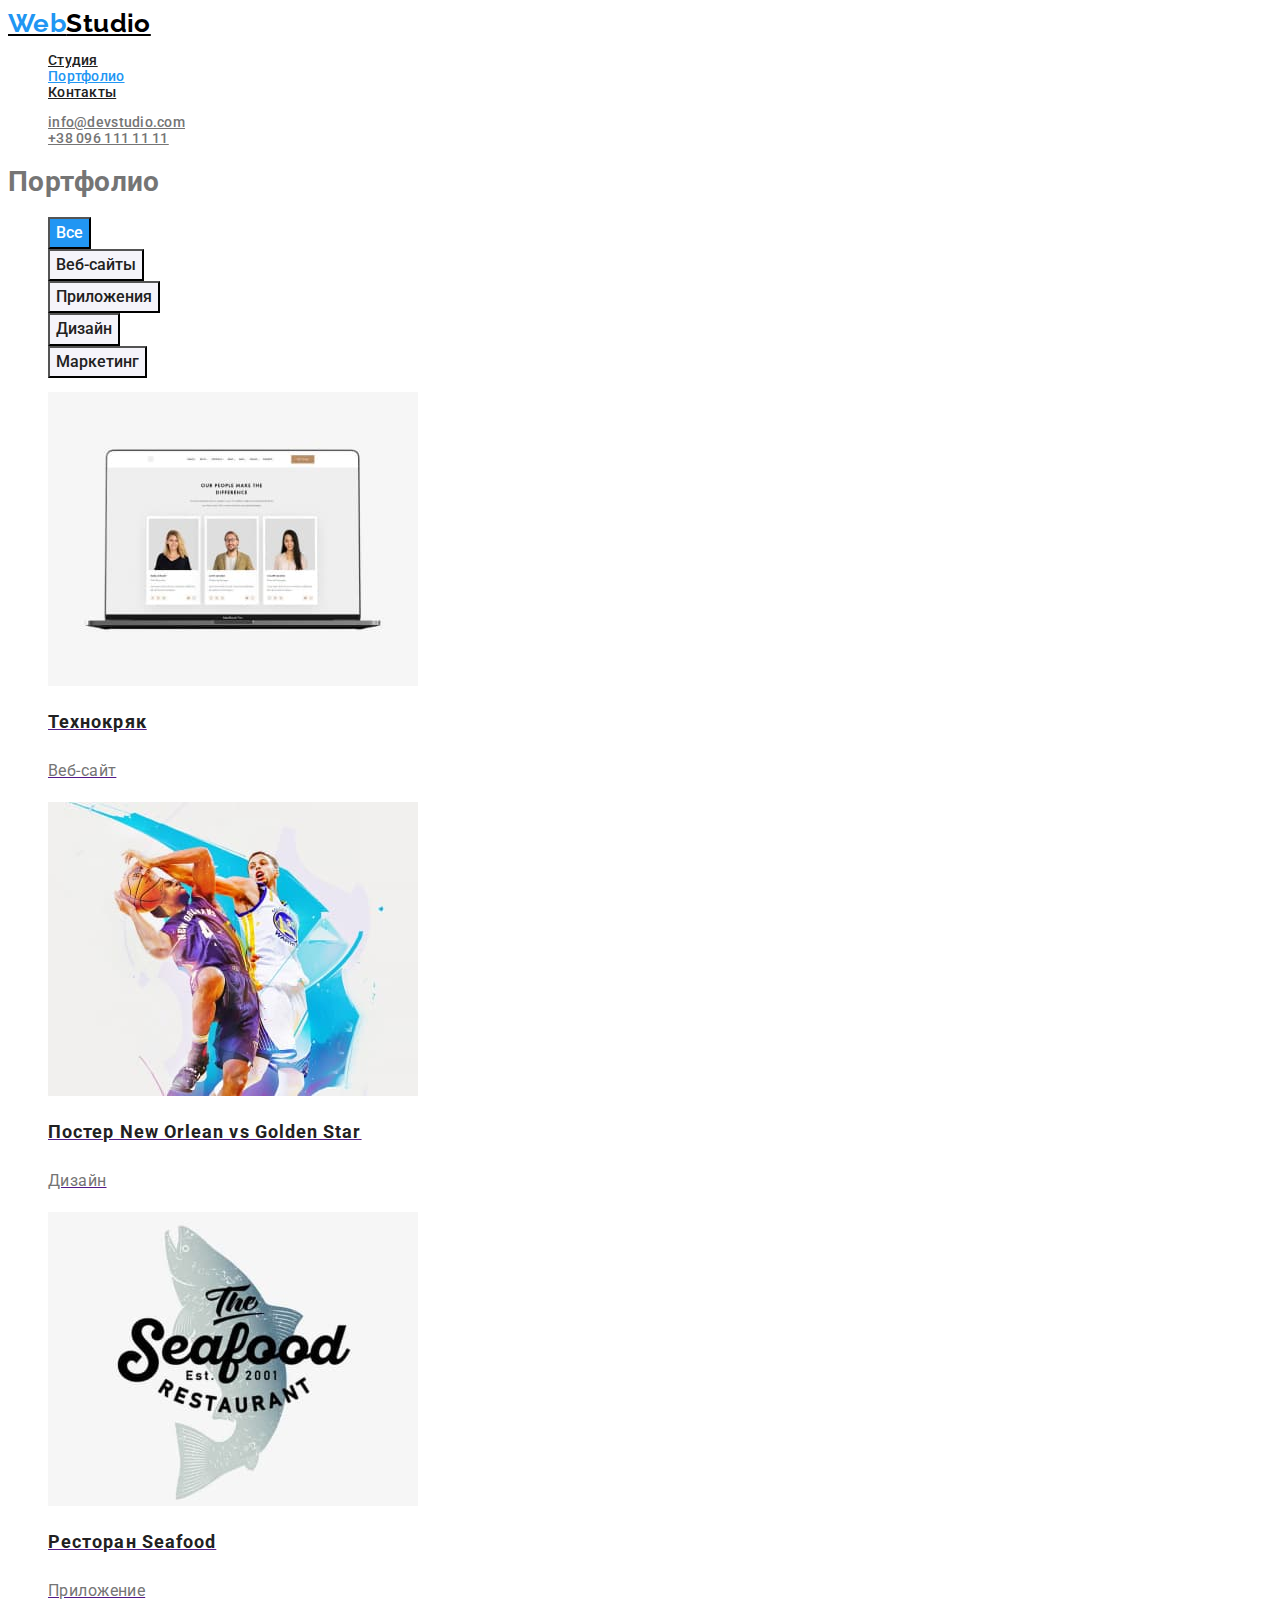
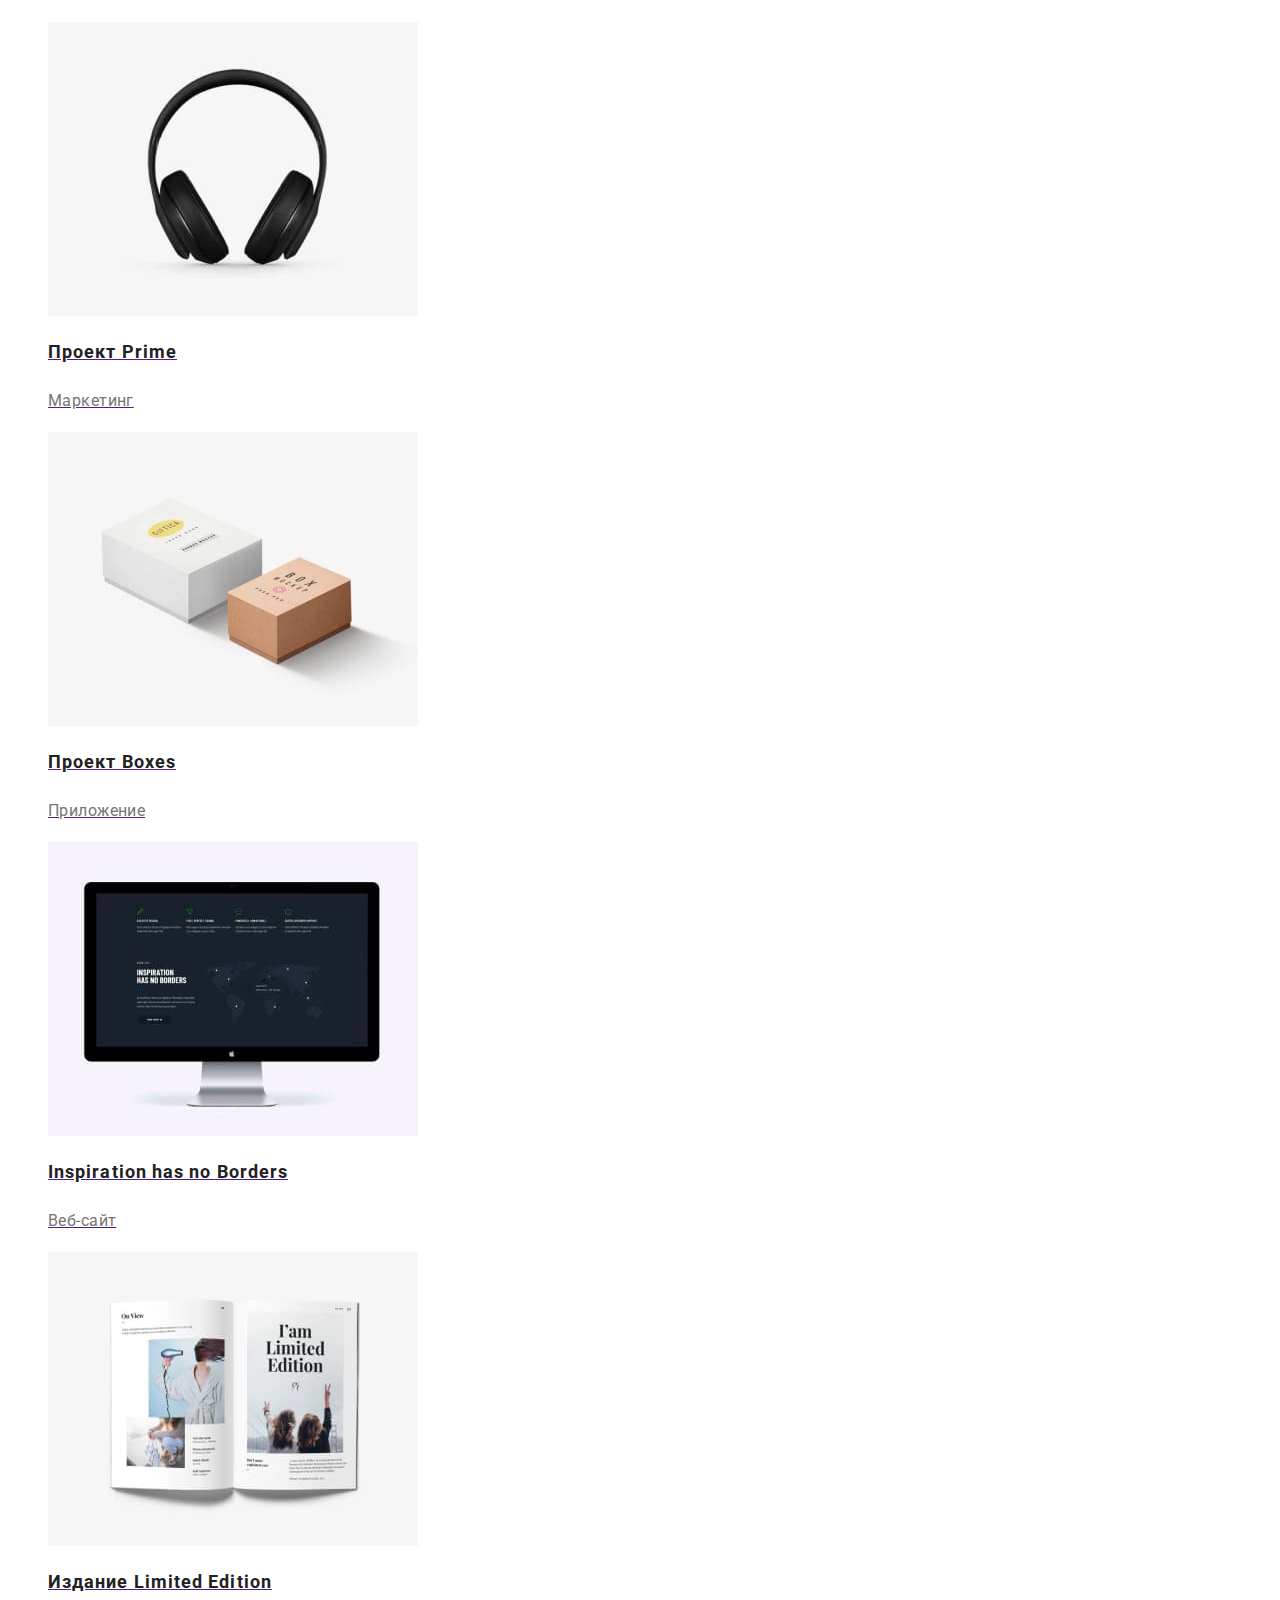
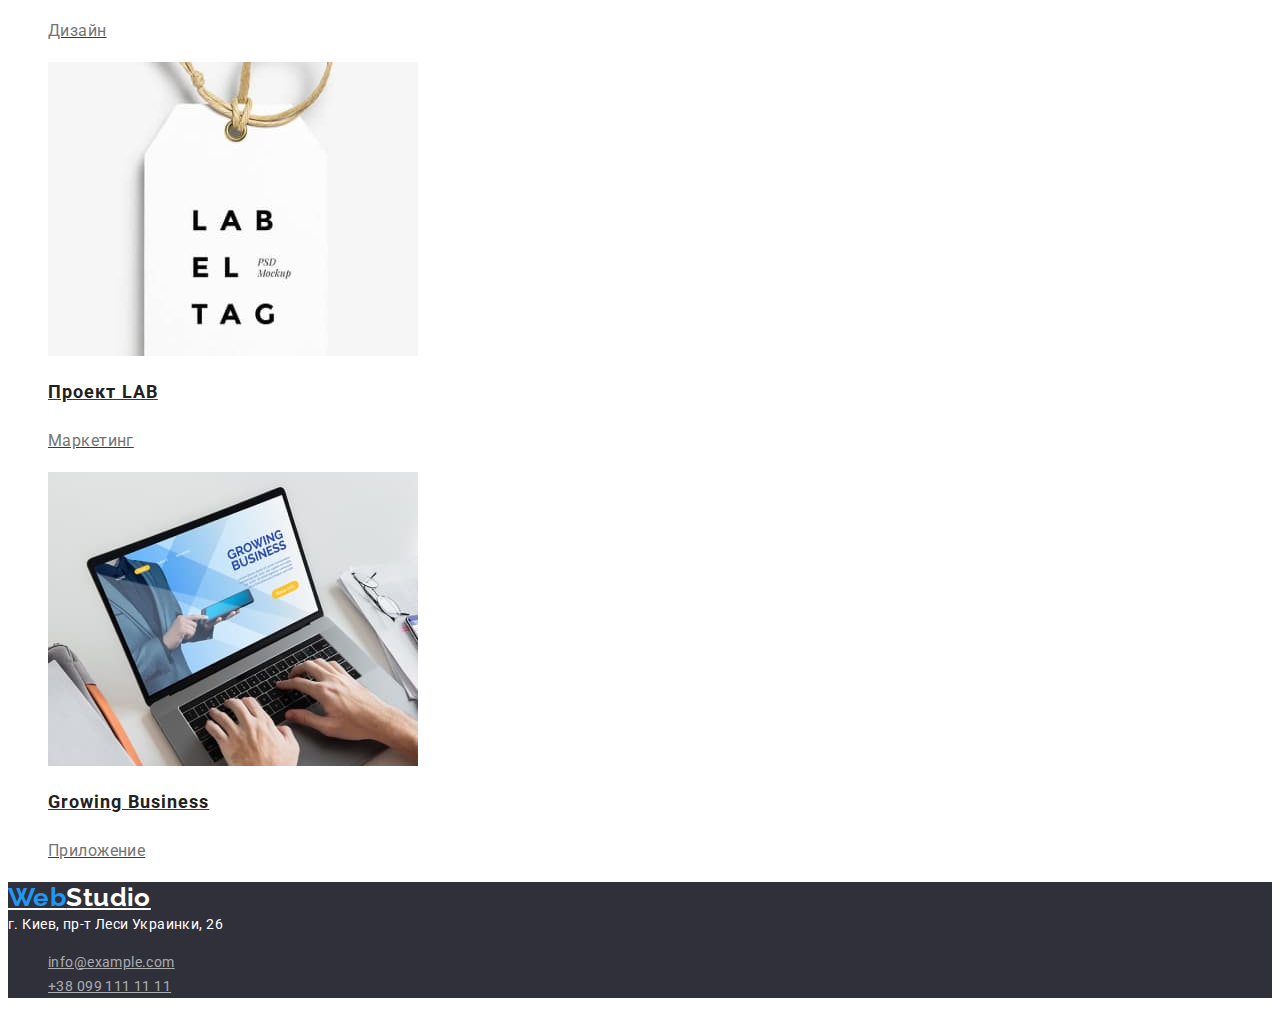
==== portfolio.html @ f3b5d998 "start" ====
<!DOCTYPE html>
<html lang="ru">
  <head>
    <meta charset="UTF-8" />
    <meta http-equiv="X-UA-Compatible" content="IE=edge" />
    <meta name="viewport" content="width=device-width, initial-scale=1.0" />
    <title>Portfolio</title>
    <link rel="preconnect" href="https://fonts.googleapis.com" />
    <link rel="preconnect" href="https://fonts.gstatic.com" crossorigin />
    <link
      href="https://fonts.googleapis.com/css2?family=Raleway:wght@700&family=Roboto:wght@400;500;700;900&display=swap"
      rel="stylesheet"
    />
    <link rel="stylesheet" href="./css/styles.css" />
  </head>
  <body>
    <header class="page-header">
      <nav>
        <a class="logo" href=""><span class="accent">Web</span>Studio</a>
        <ul class="header-list">
          <li>
            <a href="./index.html" class="link">Студия</a>
          </li>
          <li>
            <a href="./portfolio.html" class="link current-navigation"
              >Портфолио</a
            >
          </li>
          <li><a href="" class="link">Контакты</a></li>
        </ul>
      </nav>
      <ul class="header-contact">
        <li><a href="mailto:info@devstudio.com">info@devstudio.com</a></li>
        <li><a href="tel:+380961111111">+38 096 111 11 11</a></li>
      </ul>
    </header>
    <main>
      <!-- Секция с контентом для фильтрации -->
      <section>
        <h1>Портфолио</h1>
        <!-- Кнопки -->
        <ul>
          <li>
            <button type="button" class="btn-portfolio current">Все</button>
          </li>
          <li>
            <button type="button" class="btn-portfolio">Веб-сайты</button>
          </li>
          <li>
            <button type="button" class="btn-portfolio">Приложения</button>
          </li>
          <li>
            <button type="button" class="btn-portfolio">Дизайн</button>
          </li>
          <li>
            <button type="button" class="btn-portfolio">Маркетинг</button>
          </li>
        </ul>
        <!-- Контент -->
        <ul class="cards-list">
          <li>
            <a href="">
              <img
                width="370"
                src="./image/filtr1.jpg"
                alt="Краткая информация о сотрудниках"
              />
              <h2>Технокряк</h2>
              <p>Веб-сайт</p>
            </a>
          </li>
          <li>
            <a href="">
              <img
                width="370"
                src="./image/filtr2.jpg"
                alt="Баскетболисты в борьбе за мяч"
              />
              <h2>Постер New Orlean vs Golden Star</h2>
              <p>Дизайн</p>
            </a>
          </li>
          <li>
            <a href="">
              <img
                width="370"
                src="./image/filtr3.jpg"
                alt="Seafood restaurant эмблема"
              />
              <h2>Ресторан Seafood</h2>
              <p>Приложение</p>
            </a>
          </li>
          <li>
            <a href="">
              <img width="370" src="./image/filtr4.jpg" alt="Черные наушники" />
              <h2>Проект Prime</h2>
              <p>Маркетинг</p>
            </a>
          </li>
          <li>
            <a href="">
              <img
                width="370"
                src="./image/filtr5.jpg"
                alt="Две картонные коробки белого и коричневого цвета"
              />
              <h2>Проект Boxes</h2>
              <p>Приложение</p>
            </a>
          </li>
          <li>
            <a href="">
              <img
                width="370"
                src="./image/filtr6.jpg"
                alt="Монитор Эппл с картой мира без границ"
              />
              <h2>Inspiration has no Borders</h2>
              <p>Веб-сайт</p>
            </a>
          </li>
          <li>
            <a href="">
              <img width="370" src="./image/filtr7.jpg" alt="Открытая книга" />
              <h2>Издание Limited Edition</h2>
              <p>Дизайн</p>
            </a>
          </li>
          <li>
            <a href="">
              <img
                width="370"
                src="./image/filtr8.jpg"
                alt="Белая лейба с черными буквами"
              />
              <h2>Проект LAB</h2>
              <p>Маркетинг</p>
            </a>
          </li>
          <li>
            <a href="">
              <img
                width="370"
                src="./image/filtr9.jpg"
                alt="Набор текста на ноутбуке"
              />
              <h2>Growing Business</h2>
              <p>Приложение</p>
            </a>
          </li>
        </ul>
      </section>
    </main>
    <footer class="footer">
      <a class="logo" href=""><span class="accent">Web</span>Studio</a>
      <address class="footer-adress">
        г. Киев, пр-т Леси Украинки, 26
        <ul class="footer-contacts">
          <li><a href="mailto:info@example.com">info@example.com</a></li>
          <li><a href="tel:+380991111111">+38 099 111 11 11</a></li>
        </ul>
      </address>
    </footer>
  </body>
</html>
---- css/styles.css ----
/* Colors */
:root {
  --background-hero-footer: #2f303a;
  --accent-color: #2196f3;
  --primary-white-color: #ffffff;
  --primary-text-color: #757575;
  --secondary-text-color: #212121;
}

body {
  background-color: var(--primary-white-color);
  color: var(--primary-text-color);
  font-family: 'Roboto', sans-serif;
  letter-spacing: 0.03em;
  font-size: 14px;
}
ul {
  list-style: none;
}

/* Header */
.header-list,
.header-contact {
  font-weight: 500;
  line-height: 1.14;
  letter-spacing: 0.02em;
}
.logo {
  color: #000000;
  font-family: 'Raleway', sans-serif;
  font-weight: 700;
  font-size: 26px;
  line-height: 1.19;
}
.accent {
  color: var(--accent-color);
}

.header-list .link {
  color: var(--secondary-text-color);
}
.header-list .link:hover,
.header-list .link:focus,
.header-list .link.current-navigation {
  color: var(--accent-color);
}

.header-contact a {
  color: var(--primary-text-color);
}
.header-contact a:hover,
.header-contact a:focus {
  color: var(--accent-color);
}

/* Main */
.hero {
  background-color: var(--background-hero-footer);
  color: var(--primary-white-color);
}
.hero h1 {
  font-weight: 900;
  font-size: 44px;
  line-height: 1.36;
  text-align: center;
  letter-spacing: 0.06em;
  text-transform: uppercase;
}
.button {
  color: var(--primary-white-color);
  background-color: var(--accent-color);
  cursor: pointer;
  font-family: inherit;
  font-style: normal;
  font-weight: 700;
  font-size: 16px;
  line-height: 1.86;
  letter-spacing: 0.06em;
}
.benefits h3 {
  font-weight: 700;
  font-size: 14px;
  line-height: 1.14;
  text-transform: uppercase;
  color: var(--secondary-text-color);
}
.benefits p {
  line-height: 1.71;
}
.section-title {
  font-weight: 700;
  font-size: 36px;
  line-height: 1.17;
  text-align: center;
  color: var(--secondary-text-color);
}
.team {
  background-color: #f5f4fa;
}
.team h3 {
  font-weight: 500;
  font-size: 16px;
  line-height: 1.19;
  text-align: center;
  color: var(--secondary-text-color);
}
.team p {
  font-size: 16px;
  line-height: 1.19;
  text-align: center;
}
/* Footer */
.footer {
  background-color: var(--background-hero-footer);
}

.footer .logo {
  color: var(--primary-white-color);
}
.footer-adress {
  line-height: 1.71;
  font-style: normal;
  color: var(--primary-white-color);
}
.footer-contacts a {
  color: rgba(255, 255, 255, 0.6);
}
.footer-contacts a:hover,
.footer-contacts a:focus {
  color: var(--accent-color);
}
/* PORTFOLIO */

.btn-portfolio {
  color: var(--secondary-text-color);
  background-color: #f5f4fa;
  cursor: pointer;
  font-family: inherit;
  font-weight: 500;
  font-size: 16px;
  line-height: 1.63;
}
.btn-portfolio:hover,
.btn-portfolio:focus,
.current {
  color: var(--primary-white-color);
  background-color: var(--accent-color);
  cursor: pointer;
}
.cards-list h2 {
  font-weight: 700;
  font-size: 18px;
  line-height: 2;
  letter-spacing: 0.06em;
  color: var(--secondary-text-color);
}
.cards-list p {
  font-size: 16px;
  line-height: 1.88;
  color: var(--primary-text-color);
}
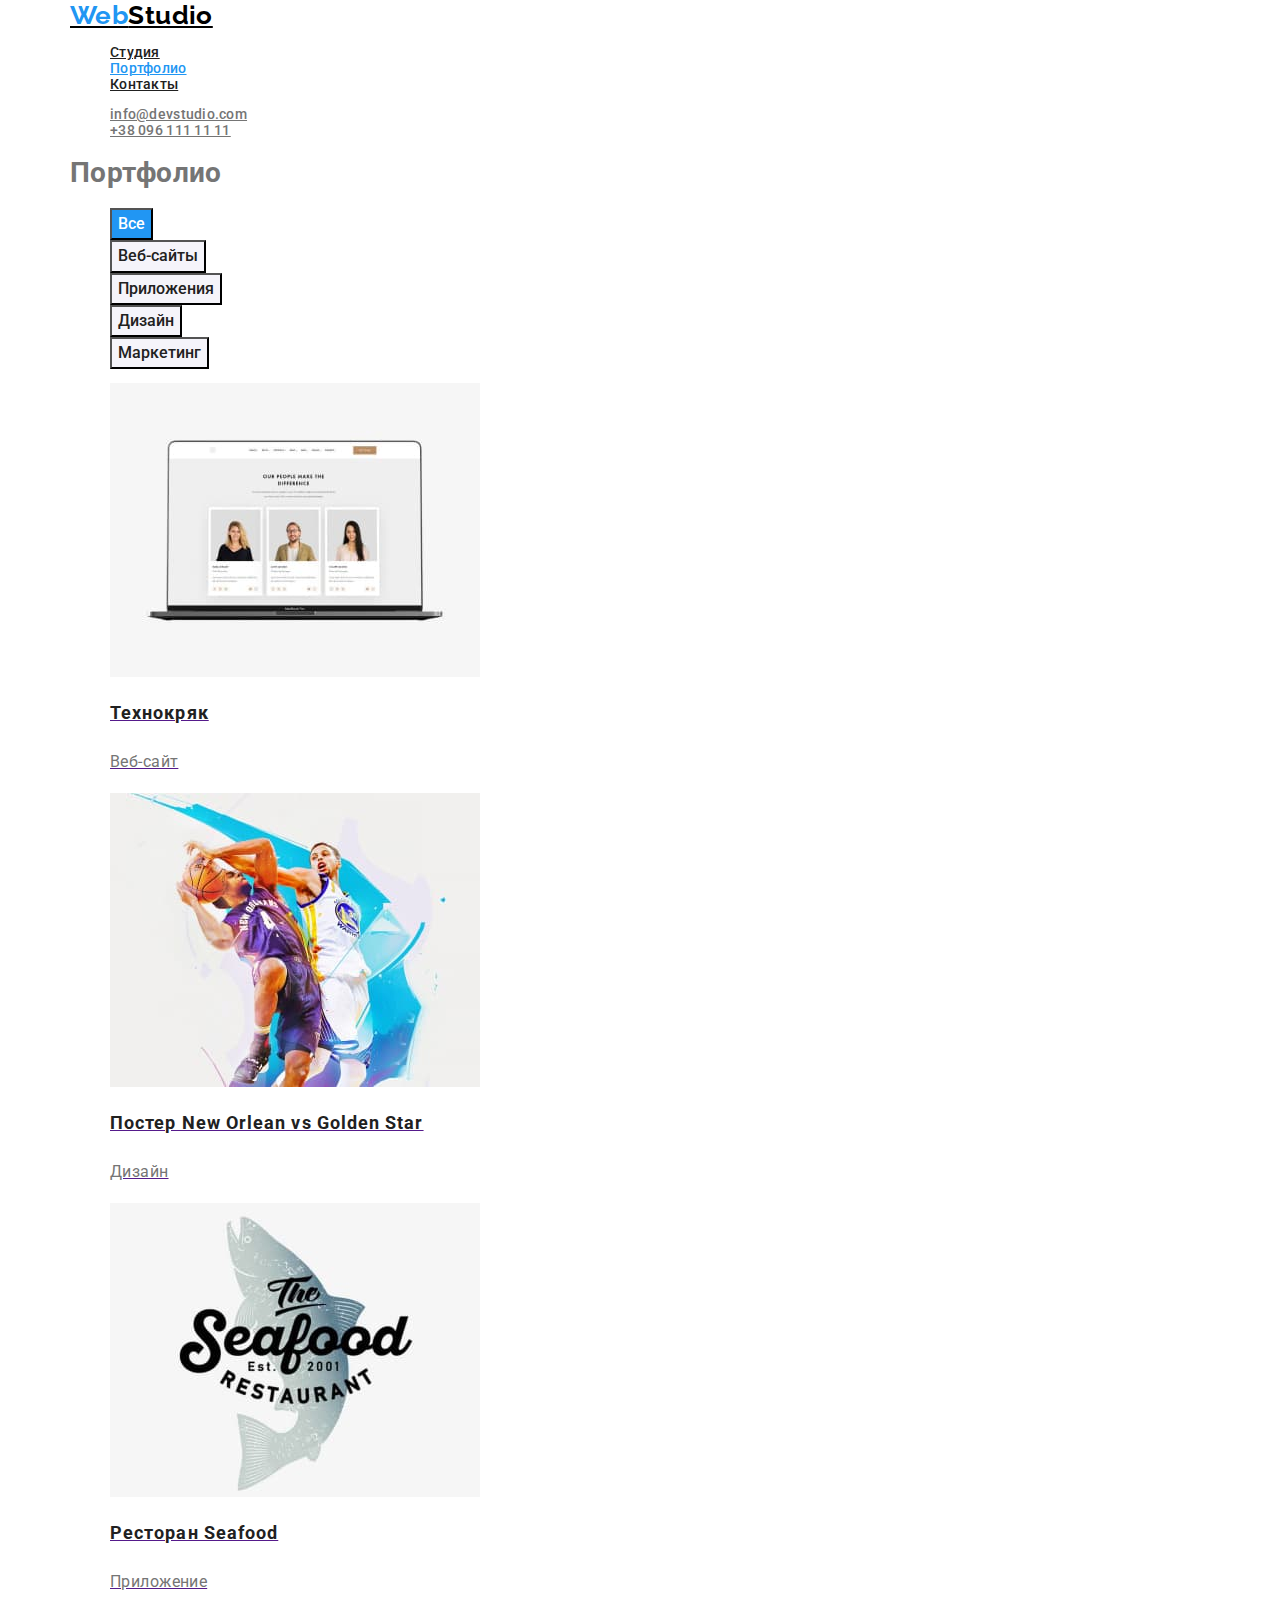
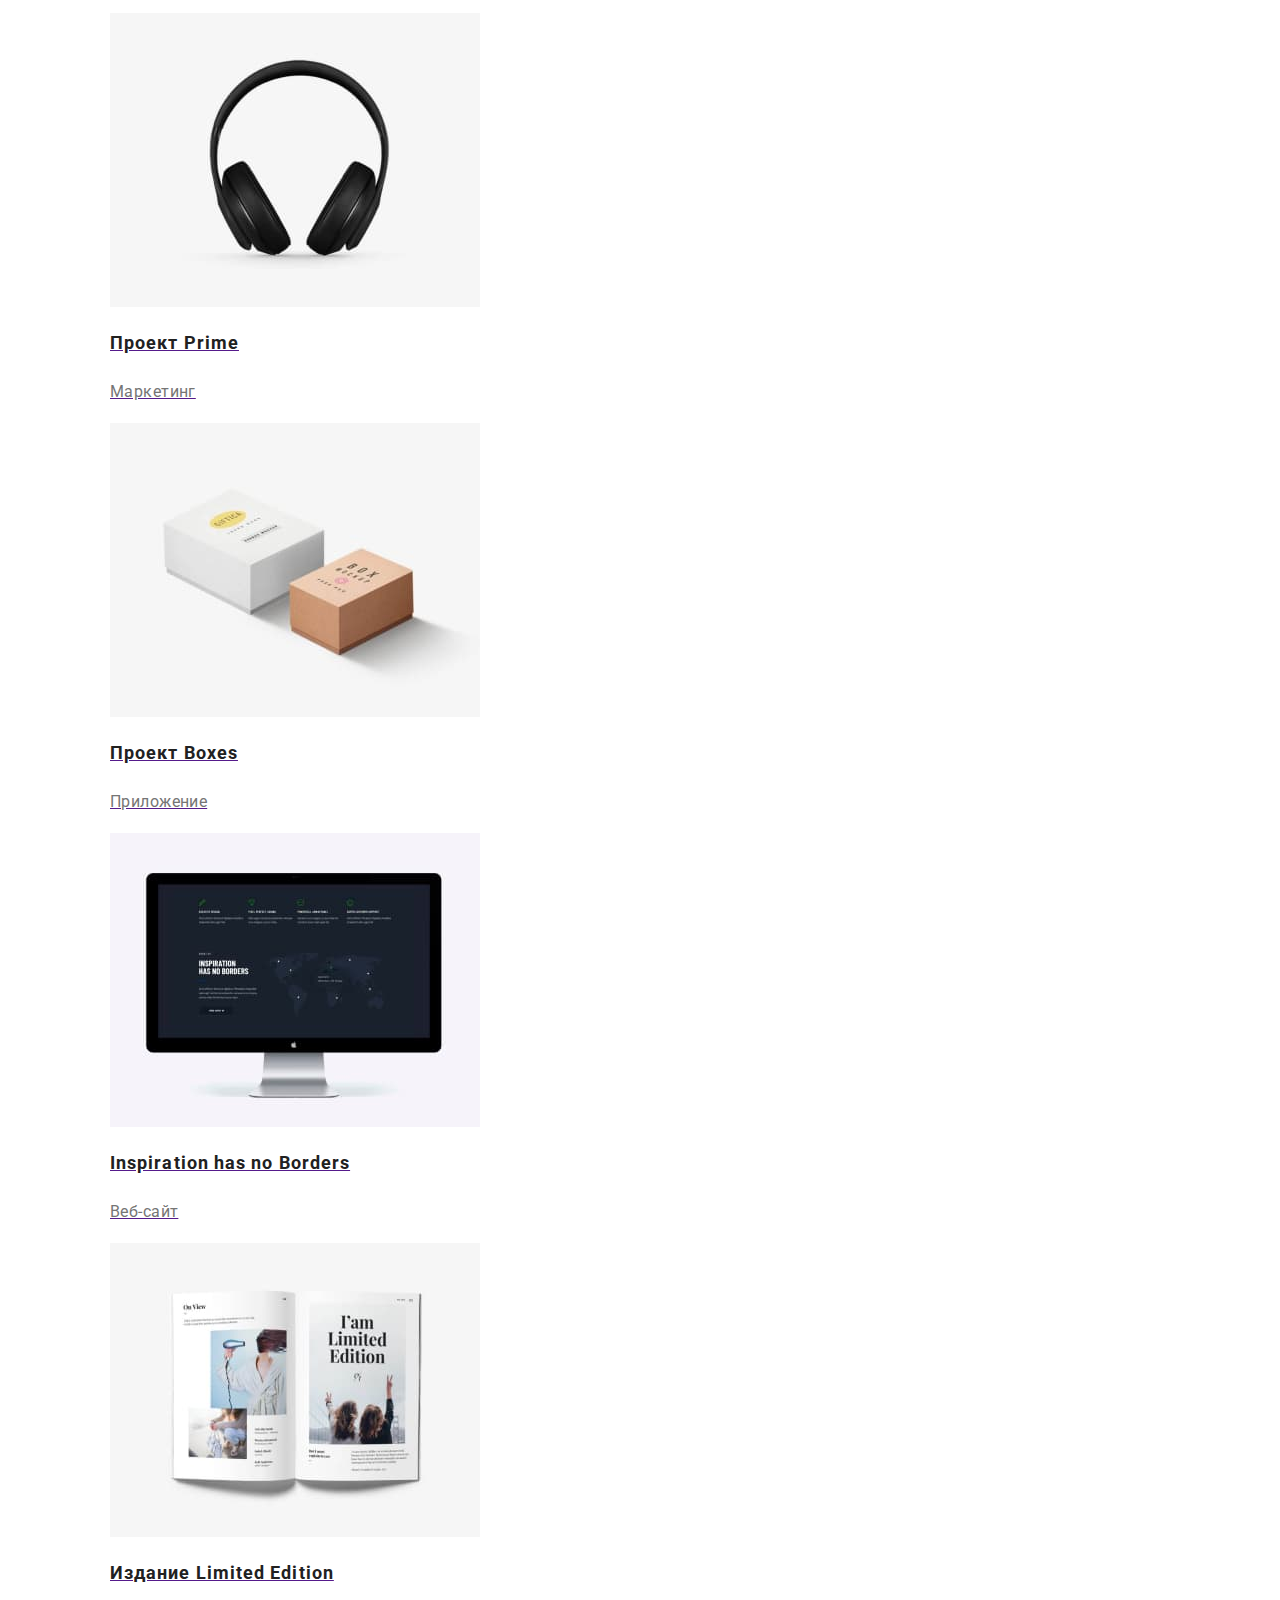
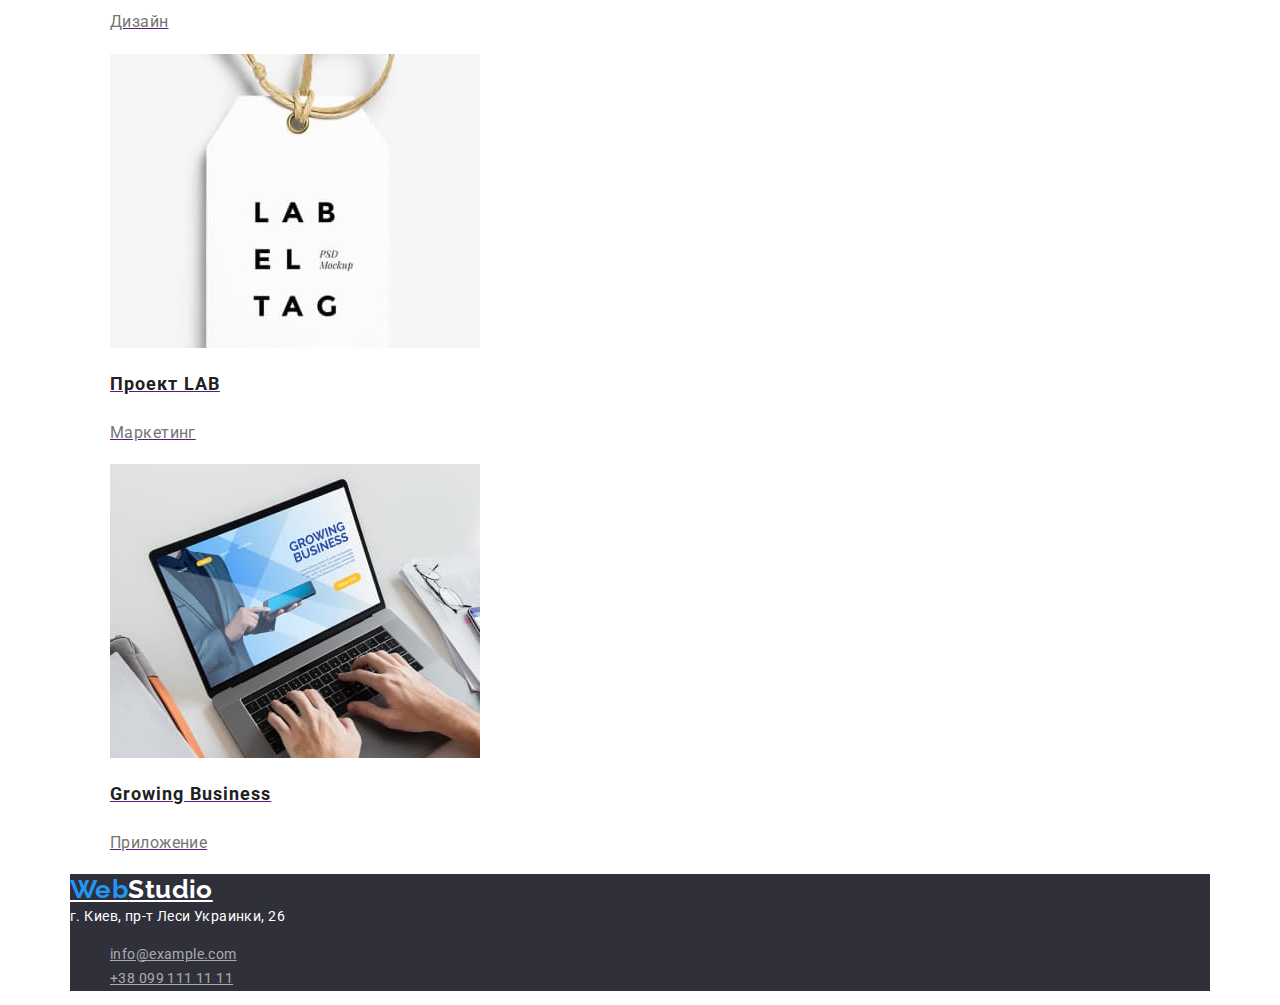
==== commit d13e2ae8: "jh" ====
--- a/portfolio.html
+++ b/portfolio.html
@@ -11,156 +11,171 @@
       href="https://fonts.googleapis.com/css2?family=Raleway:wght@700&family=Roboto:wght@400;500;700;900&display=swap"
       rel="stylesheet"
     />
+    <link
+      rel="stylesheet"
+      href="https://cdnjs.cloudflare.com/ajax/libs/modern-normalize/1.1.0/modern-normalize.min.css"
+    />
+
     <link rel="stylesheet" href="./css/styles.css" />
   </head>
   <body>
-    <header class="page-header">
-      <nav>
+    <div class="container">
+      <header class="page-header">
+        <nav>
+          <a class="logo" href=""><span class="accent">Web</span>Studio</a>
+          <ul class="header-list">
+            <li>
+              <a href="./index.html" class="link">Студия</a>
+            </li>
+            <li>
+              <a href="./portfolio.html" class="link current-navigation"
+                >Портфолио</a
+              >
+            </li>
+            <li><a href="" class="link">Контакты</a></li>
+          </ul>
+        </nav>
+        <ul class="header-contact">
+          <li><a href="mailto:info@devstudio.com">info@devstudio.com</a></li>
+          <li><a href="tel:+380961111111">+38 096 111 11 11</a></li>
+        </ul>
+      </header>
+      <main>
+        <!-- Секция с контентом для фильтрации -->
+        <section>
+          <h1>Портфолио</h1>
+          <!-- Кнопки -->
+          <ul>
+            <li>
+              <button type="button" class="btn-portfolio current">Все</button>
+            </li>
+            <li>
+              <button type="button" class="btn-portfolio">Веб-сайты</button>
+            </li>
+            <li>
+              <button type="button" class="btn-portfolio">Приложения</button>
+            </li>
+            <li>
+              <button type="button" class="btn-portfolio">Дизайн</button>
+            </li>
+            <li>
+              <button type="button" class="btn-portfolio">Маркетинг</button>
+            </li>
+          </ul>
+          <!-- Контент -->
+          <ul class="cards-list">
+            <li>
+              <a href="">
+                <img
+                  width="370"
+                  src="./image/filtr1.jpg"
+                  alt="Краткая информация о сотрудниках"
+                />
+                <h2>Технокряк</h2>
+                <p>Веб-сайт</p>
+              </a>
+            </li>
+            <li>
+              <a href="">
+                <img
+                  width="370"
+                  src="./image/filtr2.jpg"
+                  alt="Баскетболисты в борьбе за мяч"
+                />
+                <h2>Постер New Orlean vs Golden Star</h2>
+                <p>Дизайн</p>
+              </a>
+            </li>
+            <li>
+              <a href="">
+                <img
+                  width="370"
+                  src="./image/filtr3.jpg"
+                  alt="Seafood restaurant эмблема"
+                />
+                <h2>Ресторан Seafood</h2>
+                <p>Приложение</p>
+              </a>
+            </li>
+            <li>
+              <a href="">
+                <img
+                  width="370"
+                  src="./image/filtr4.jpg"
+                  alt="Черные наушники"
+                />
+                <h2>Проект Prime</h2>
+                <p>Маркетинг</p>
+              </a>
+            </li>
+            <li>
+              <a href="">
+                <img
+                  width="370"
+                  src="./image/filtr5.jpg"
+                  alt="Две картонные коробки белого и коричневого цвета"
+                />
+                <h2>Проект Boxes</h2>
+                <p>Приложение</p>
+              </a>
+            </li>
+            <li>
+              <a href="">
+                <img
+                  width="370"
+                  src="./image/filtr6.jpg"
+                  alt="Монитор Эппл с картой мира без границ"
+                />
+                <h2>Inspiration has no Borders</h2>
+                <p>Веб-сайт</p>
+              </a>
+            </li>
+            <li>
+              <a href="">
+                <img
+                  width="370"
+                  src="./image/filtr7.jpg"
+                  alt="Открытая книга"
+                />
+                <h2>Издание Limited Edition</h2>
+                <p>Дизайн</p>
+              </a>
+            </li>
+            <li>
+              <a href="">
+                <img
+                  width="370"
+                  src="./image/filtr8.jpg"
+                  alt="Белая лейба с черными буквами"
+                />
+                <h2>Проект LAB</h2>
+                <p>Маркетинг</p>
+              </a>
+            </li>
+            <li>
+              <a href="">
+                <img
+                  width="370"
+                  src="./image/filtr9.jpg"
+                  alt="Набор текста на ноутбуке"
+                />
+                <h2>Growing Business</h2>
+                <p>Приложение</p>
+              </a>
+            </li>
+          </ul>
+        </section>
+      </main>
+      <footer class="footer">
         <a class="logo" href=""><span class="accent">Web</span>Studio</a>
-        <ul class="header-list">
-          <li>
-            <a href="./index.html" class="link">Студия</a>
-          </li>
-          <li>
-            <a href="./portfolio.html" class="link current-navigation"
-              >Портфолио</a
-            >
-          </li>
-          <li><a href="" class="link">Контакты</a></li>
-        </ul>
-      </nav>
-      <ul class="header-contact">
-        <li><a href="mailto:info@devstudio.com">info@devstudio.com</a></li>
-        <li><a href="tel:+380961111111">+38 096 111 11 11</a></li>
-      </ul>
-    </header>
-    <main>
-      <!-- Секция с контентом для фильтрации -->
-      <section>
-        <h1>Портфолио</h1>
-        <!-- Кнопки -->
-        <ul>
-          <li>
-            <button type="button" class="btn-portfolio current">Все</button>
-          </li>
-          <li>
-            <button type="button" class="btn-portfolio">Веб-сайты</button>
-          </li>
-          <li>
-            <button type="button" class="btn-portfolio">Приложения</button>
-          </li>
-          <li>
-            <button type="button" class="btn-portfolio">Дизайн</button>
-          </li>
-          <li>
-            <button type="button" class="btn-portfolio">Маркетинг</button>
-          </li>
-        </ul>
-        <!-- Контент -->
-        <ul class="cards-list">
-          <li>
-            <a href="">
-              <img
-                width="370"
-                src="./image/filtr1.jpg"
-                alt="Краткая информация о сотрудниках"
-              />
-              <h2>Технокряк</h2>
-              <p>Веб-сайт</p>
-            </a>
-          </li>
-          <li>
-            <a href="">
-              <img
-                width="370"
-                src="./image/filtr2.jpg"
-                alt="Баскетболисты в борьбе за мяч"
-              />
-              <h2>Постер New Orlean vs Golden Star</h2>
-              <p>Дизайн</p>
-            </a>
-          </li>
-          <li>
-            <a href="">
-              <img
-                width="370"
-                src="./image/filtr3.jpg"
-                alt="Seafood restaurant эмблема"
-              />
-              <h2>Ресторан Seafood</h2>
-              <p>Приложение</p>
-            </a>
-          </li>
-          <li>
-            <a href="">
-              <img width="370" src="./image/filtr4.jpg" alt="Черные наушники" />
-              <h2>Проект Prime</h2>
-              <p>Маркетинг</p>
-            </a>
-          </li>
-          <li>
-            <a href="">
-              <img
-                width="370"
-                src="./image/filtr5.jpg"
-                alt="Две картонные коробки белого и коричневого цвета"
-              />
-              <h2>Проект Boxes</h2>
-              <p>Приложение</p>
-            </a>
-          </li>
-          <li>
-            <a href="">
-              <img
-                width="370"
-                src="./image/filtr6.jpg"
-                alt="Монитор Эппл с картой мира без границ"
-              />
-              <h2>Inspiration has no Borders</h2>
-              <p>Веб-сайт</p>
-            </a>
-          </li>
-          <li>
-            <a href="">
-              <img width="370" src="./image/filtr7.jpg" alt="Открытая книга" />
-              <h2>Издание Limited Edition</h2>
-              <p>Дизайн</p>
-            </a>
-          </li>
-          <li>
-            <a href="">
-              <img
-                width="370"
-                src="./image/filtr8.jpg"
-                alt="Белая лейба с черными буквами"
-              />
-              <h2>Проект LAB</h2>
-              <p>Маркетинг</p>
-            </a>
-          </li>
-          <li>
-            <a href="">
-              <img
-                width="370"
-                src="./image/filtr9.jpg"
-                alt="Набор текста на ноутбуке"
-              />
-              <h2>Growing Business</h2>
-              <p>Приложение</p>
-            </a>
-          </li>
-        </ul>
-      </section>
-    </main>
-    <footer class="footer">
-      <a class="logo" href=""><span class="accent">Web</span>Studio</a>
-      <address class="footer-adress">
-        г. Киев, пр-т Леси Украинки, 26
-        <ul class="footer-contacts">
-          <li><a href="mailto:info@example.com">info@example.com</a></li>
-          <li><a href="tel:+380991111111">+38 099 111 11 11</a></li>
-        </ul>
-      </address>
-    </footer>
+        <address class="footer-adress">
+          г. Киев, пр-т Леси Украинки, 26
+          <ul class="footer-contacts">
+            <li><a href="mailto:info@example.com">info@example.com</a></li>
+            <li><a href="tel:+380991111111">+38 099 111 11 11</a></li>
+          </ul>
+        </address>
+      </footer>
+    </div>
   </body>
 </html>
--- a/css/styles.css
+++ b/css/styles.css
@@ -16,6 +16,13 @@
 }
 ul {
   list-style: none;
+}
+.container {
+  width: 1170px;
+  padding-left: 15px;
+  padding-right: 15px;
+  margin-left: auto;
+  margin-right: auto;
 }
 
 /* Header */
@@ -65,6 +72,9 @@
   text-align: center;
   letter-spacing: 0.06em;
   text-transform: uppercase;
+  margin-bottom: 30px;
+  min-width: none;
+  width: 696px;
 }
 .button {
   color: var(--primary-white-color);
@@ -76,6 +86,10 @@
   font-size: 16px;
   line-height: 1.86;
   letter-spacing: 0.06em;
+  border-radius: 4px;
+  padding: 10px 32px;
+  min-width: 200px;
+  text-align: center;
 }
 .benefits h3 {
   font-weight: 700;
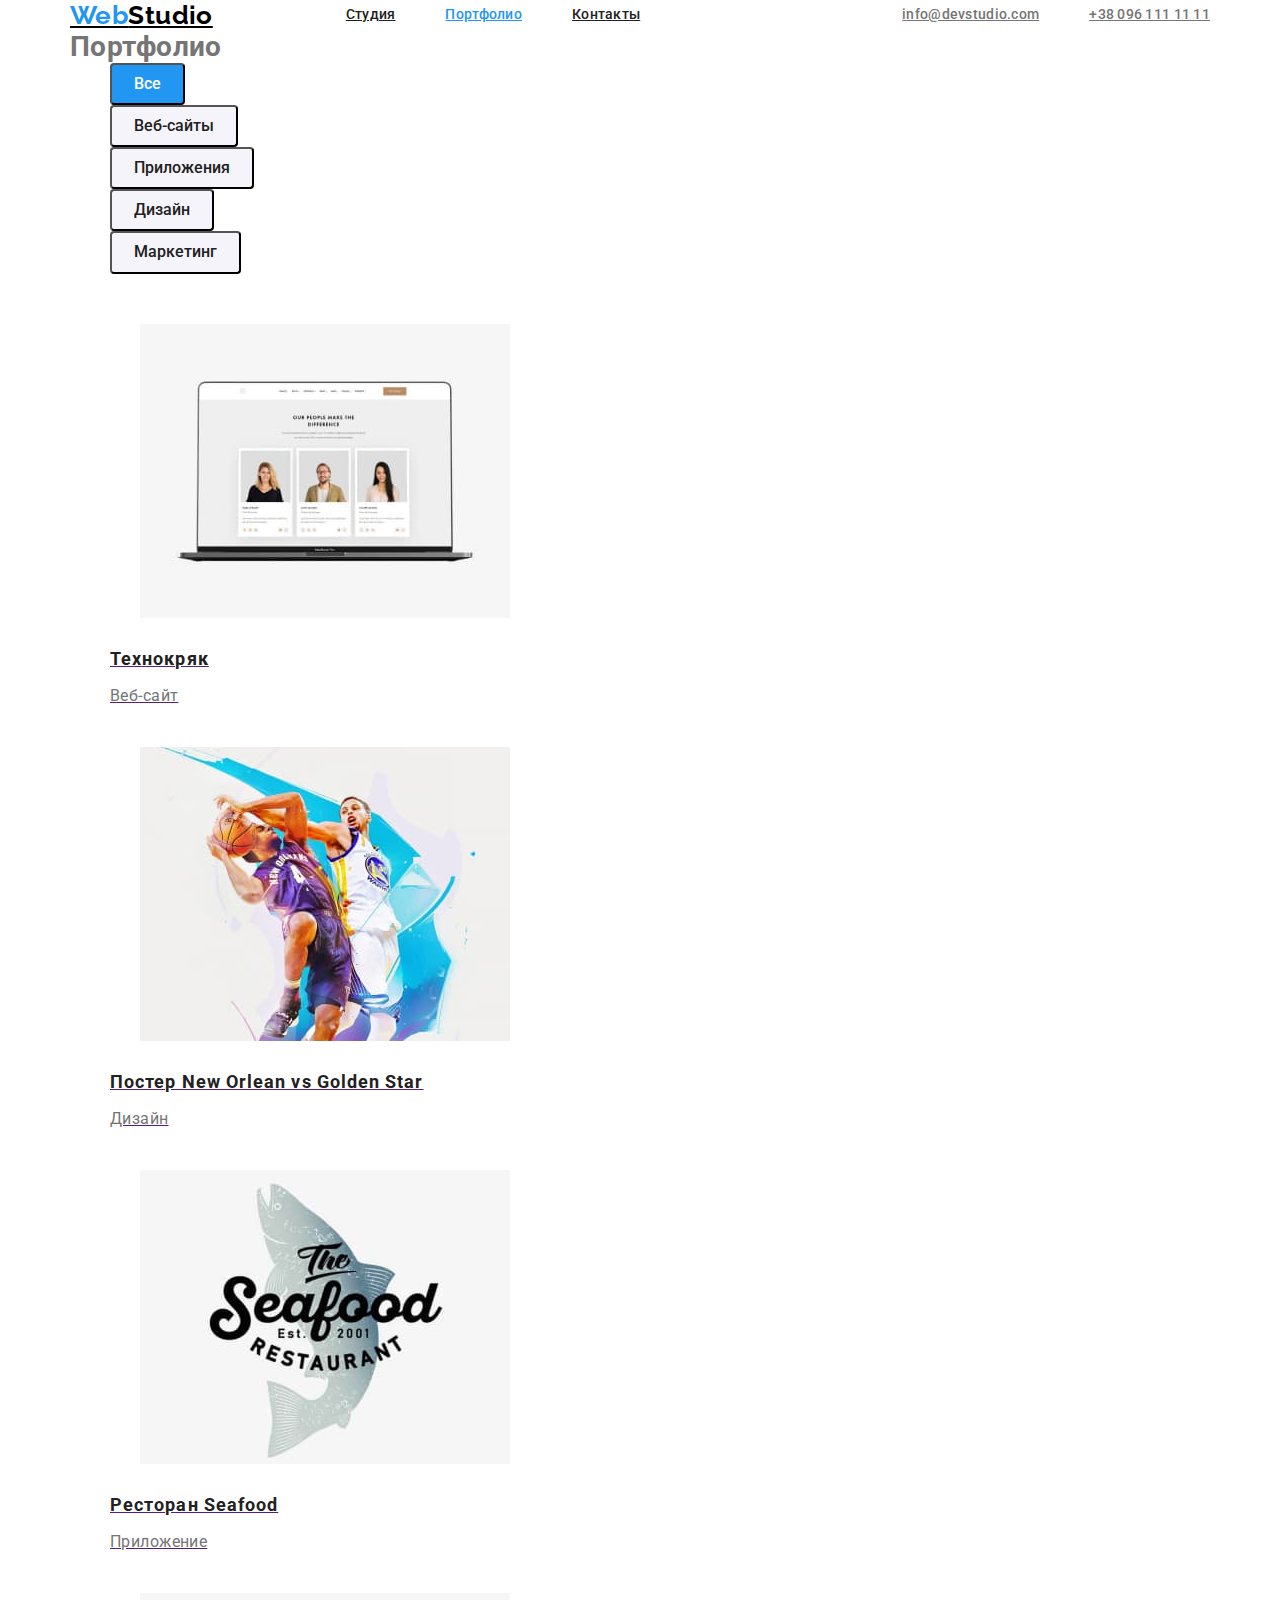
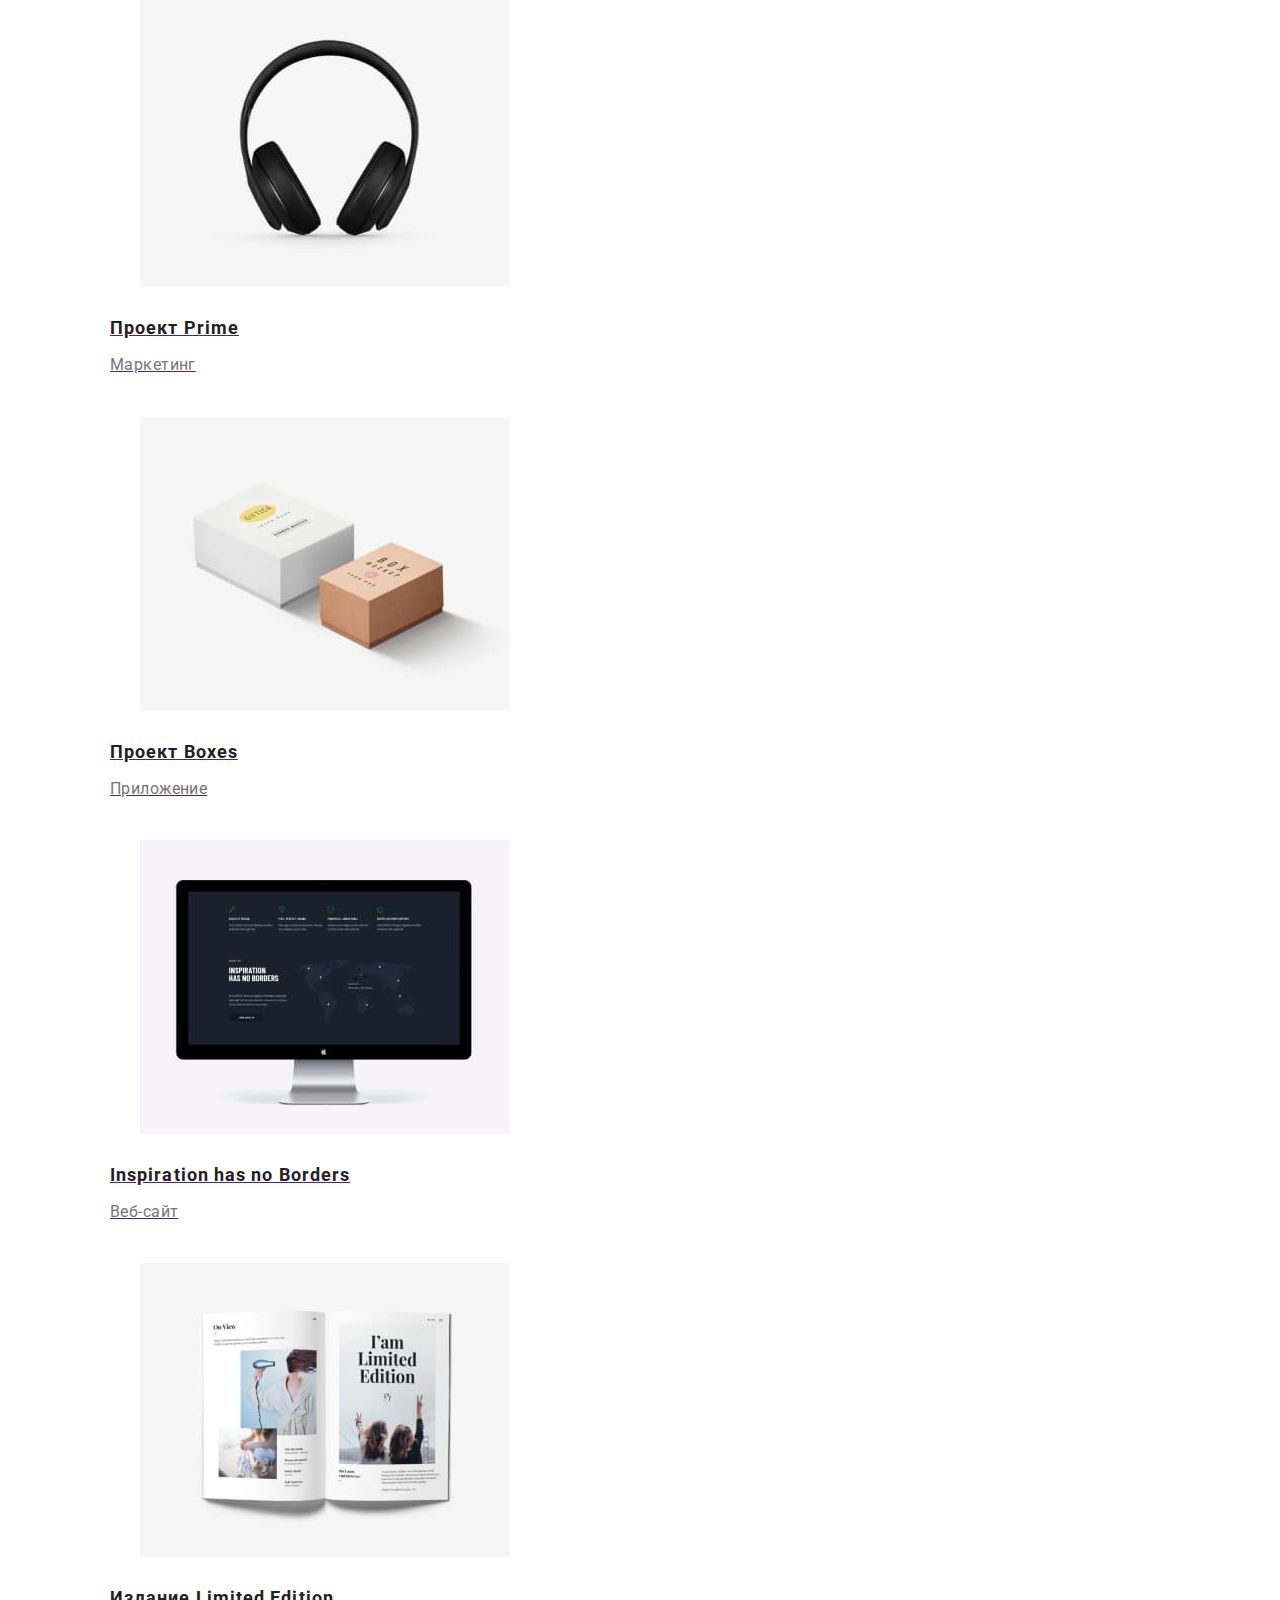
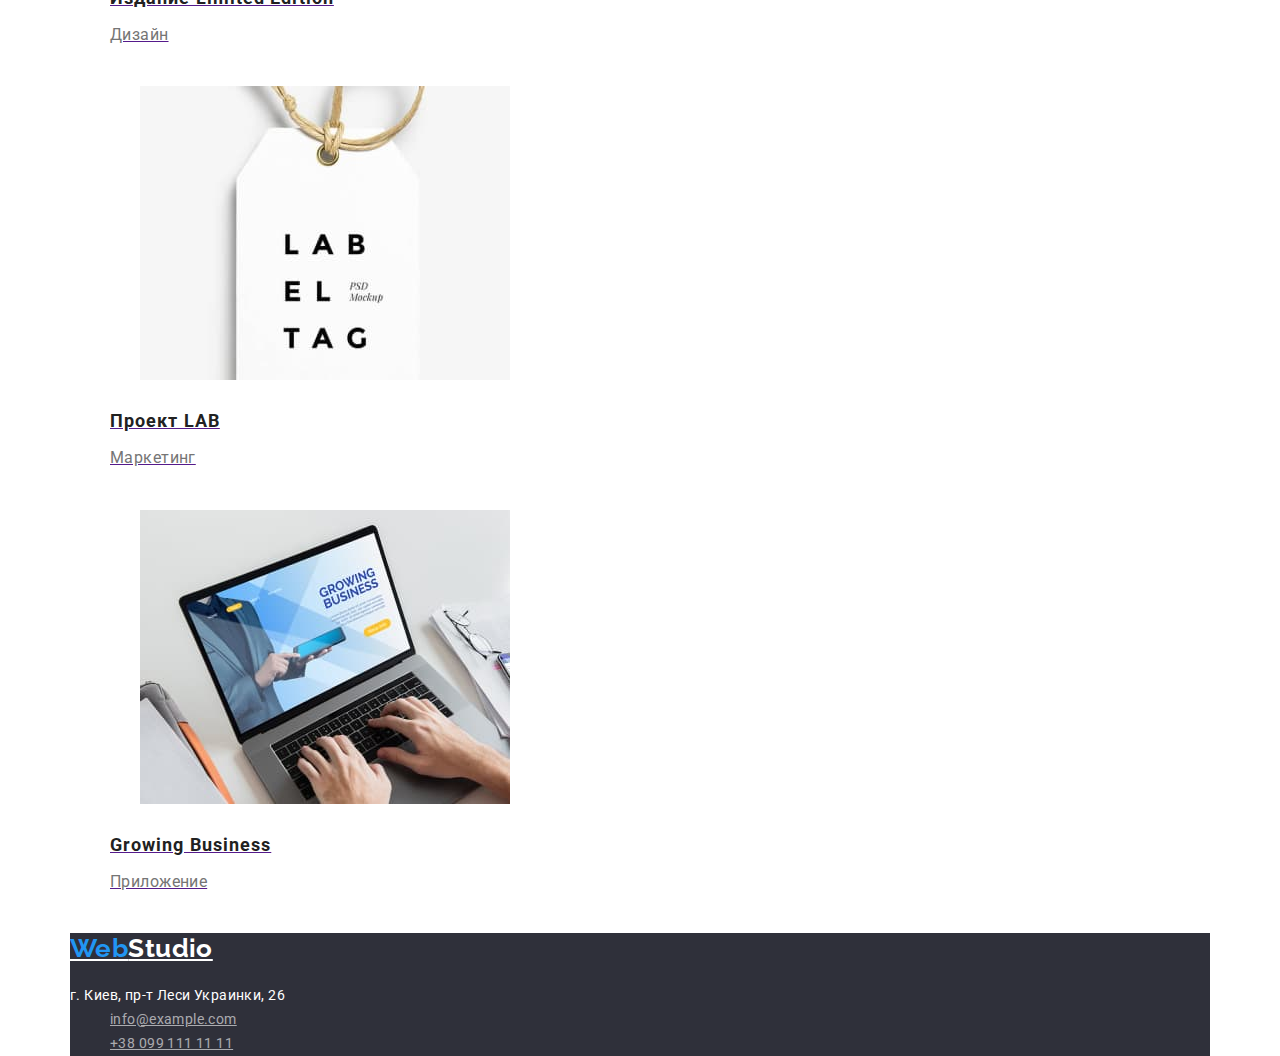
==== commit 6157459d: "fin" ====
--- a/portfolio.html
+++ b/portfolio.html
@@ -21,7 +21,7 @@
   <body>
     <div class="container">
       <header class="page-header">
-        <nav>
+        <nav class="page-nav">
           <a class="logo" href=""><span class="accent">Web</span>Studio</a>
           <ul class="header-list">
             <li>
@@ -45,7 +45,7 @@
         <section>
           <h1>Портфолио</h1>
           <!-- Кнопки -->
-          <ul>
+          <ul class="section-filter">
             <li>
               <button type="button" class="btn-portfolio current">Все</button>
             </li>
--- a/css/styles.css
+++ b/css/styles.css
@@ -24,20 +24,47 @@
   margin-left: auto;
   margin-right: auto;
 }
+h1,
+h2,
+h3,
+h4,
+h5,
+p,
+ul {
+  margin-top: 0;
+  margin-bottom: 0;
+}
 
 /* Header */
+
+.page-nav,
+.page-header {
+  display: flex;
+  align-items: center;
+}
+
 .header-list,
 .header-contact {
   font-weight: 500;
   line-height: 1.14;
   letter-spacing: 0.02em;
-}
+  display: flex;
+}
+.header-list li:not(:last-child),
+.header-contact li:not(:last-child) {
+  margin-right: 50px;
+}
+
 .logo {
   color: #000000;
   font-family: 'Raleway', sans-serif;
   font-weight: 700;
   font-size: 26px;
   line-height: 1.19;
+  margin-right: 93px;
+}
+.header-contact {
+  margin-left: auto;
 }
 .accent {
   color: var(--accent-color);
@@ -64,17 +91,16 @@
 .hero {
   background-color: var(--background-hero-footer);
   color: var(--primary-white-color);
+  margin-bottom: 94px;
+  text-align: center;
 }
 .hero h1 {
   font-weight: 900;
   font-size: 44px;
   line-height: 1.36;
-  text-align: center;
   letter-spacing: 0.06em;
   text-transform: uppercase;
   margin-bottom: 30px;
-  min-width: none;
-  width: 696px;
 }
 .button {
   color: var(--primary-white-color);
@@ -97,9 +123,11 @@
   line-height: 1.14;
   text-transform: uppercase;
   color: var(--secondary-text-color);
+  margin-bottom: 10px;
 }
 .benefits p {
   line-height: 1.71;
+  margin-bottom: 94px;
 }
 .section-title {
   font-weight: 700;
@@ -107,6 +135,10 @@
   line-height: 1.17;
   text-align: center;
   color: var(--secondary-text-color);
+  margin-bottom: 50px;
+}
+.about img {
+  margin-bottom: 94px;
 }
 .team {
   background-color: #f5f4fa;
@@ -117,11 +149,19 @@
   line-height: 1.19;
   text-align: center;
   color: var(--secondary-text-color);
+  margin-bottom: 10px;
 }
 .team p {
   font-size: 16px;
   line-height: 1.19;
   text-align: center;
+  margin-bottom: 30px;
+}
+team img {
+  margin-bottom: 30px;
+}
+.team-card {
+  margin-bottom: 94px;
 }
 /* Footer */
 .footer {
@@ -135,9 +175,11 @@
   line-height: 1.71;
   font-style: normal;
   color: var(--primary-white-color);
+  margin-top: 20px;
 }
 .footer-contacts a {
   color: rgba(255, 255, 255, 0.6);
+  margin-bottom: 9px;
 }
 .footer-contacts a:hover,
 .footer-contacts a:focus {
@@ -146,6 +188,8 @@
 /* PORTFOLIO */
 
 .btn-portfolio {
+  border-radius: 4px;
+  padding: 6px 22px;
   color: var(--secondary-text-color);
   background-color: #f5f4fa;
   cursor: pointer;
@@ -161,7 +205,18 @@
   background-color: var(--accent-color);
   cursor: pointer;
 }
+.section-filter {
+  margin-bottom: 50px;
+}
+.cards-list a {
+  display: inline;
+  margin: 30px;
+}
+.cards-list img {
+  margin-bottom: 20px;
+}
 .cards-list h2 {
+  margin-bottom: 4px;
   font-weight: 700;
   font-size: 18px;
   line-height: 2;
@@ -169,6 +224,7 @@
   color: var(--secondary-text-color);
 }
 .cards-list p {
+  margin-bottom: 20px;
   font-size: 16px;
   line-height: 1.88;
   color: var(--primary-text-color);
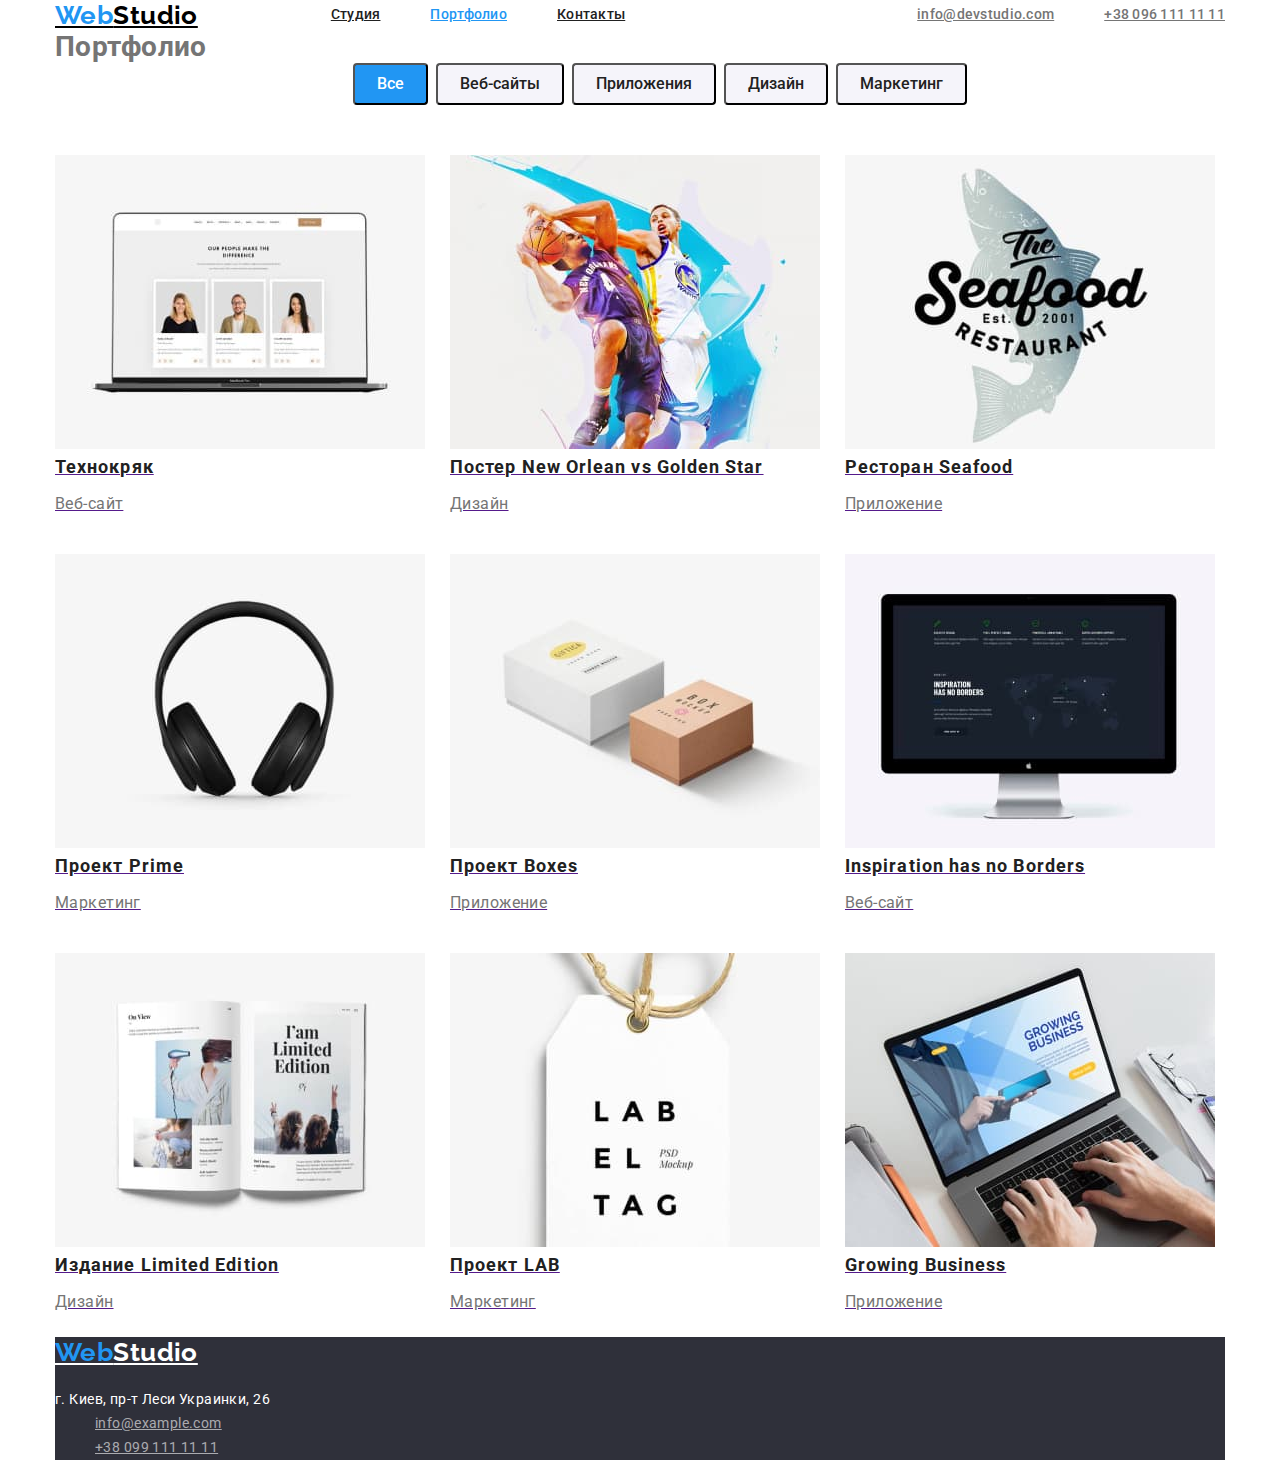
==== commit f03c0c74: "hg" ====
--- a/portfolio.html
+++ b/portfolio.html
@@ -64,7 +64,7 @@
           </ul>
           <!-- Контент -->
           <ul class="cards-list">
-            <li>
+            <li class="item">
               <a href="">
                 <img
                   width="370"
@@ -75,7 +75,7 @@
                 <p>Веб-сайт</p>
               </a>
             </li>
-            <li>
+            <li class="item">
               <a href="">
                 <img
                   width="370"
@@ -86,7 +86,7 @@
                 <p>Дизайн</p>
               </a>
             </li>
-            <li>
+            <li class="item">
               <a href="">
                 <img
                   width="370"
@@ -97,7 +97,7 @@
                 <p>Приложение</p>
               </a>
             </li>
-            <li>
+            <li class="item">
               <a href="">
                 <img
                   width="370"
@@ -108,7 +108,7 @@
                 <p>Маркетинг</p>
               </a>
             </li>
-            <li>
+            <li class="item">
               <a href="">
                 <img
                   width="370"
@@ -119,7 +119,7 @@
                 <p>Приложение</p>
               </a>
             </li>
-            <li>
+            <li class="item">
               <a href="">
                 <img
                   width="370"
@@ -130,7 +130,7 @@
                 <p>Веб-сайт</p>
               </a>
             </li>
-            <li>
+            <li class="item">
               <a href="">
                 <img
                   width="370"
@@ -141,7 +141,7 @@
                 <p>Дизайн</p>
               </a>
             </li>
-            <li>
+            <li class="item">
               <a href="">
                 <img
                   width="370"
@@ -152,7 +152,7 @@
                 <p>Маркетинг</p>
               </a>
             </li>
-            <li>
+            <li class="item">
               <a href="">
                 <img
                   width="370"
--- a/css/styles.css
+++ b/css/styles.css
@@ -17,8 +17,11 @@
 ul {
   list-style: none;
 }
+img {
+  display: block;
+}
 .container {
-  width: 1170px;
+  width: 1200px;
   padding-left: 15px;
   padding-right: 15px;
   margin-left: auto;
@@ -91,7 +94,7 @@
 .hero {
   background-color: var(--background-hero-footer);
   color: var(--primary-white-color);
-  margin-bottom: 94px;
+
   text-align: center;
 }
 .hero h1 {
@@ -117,6 +120,13 @@
   min-width: 200px;
   text-align: center;
 }
+.benefits-content {
+  display: flex;
+  padding-left: 0px;
+}
+.benefits-content li + li {
+  margin-left: 30px;
+}
 .benefits h3 {
   font-weight: 700;
   font-size: 14px;
@@ -127,8 +137,8 @@
 }
 .benefits p {
   line-height: 1.71;
-  margin-bottom: 94px;
-}
+}
+
 .section-title {
   font-weight: 700;
   font-size: 36px;
@@ -137,12 +147,27 @@
   color: var(--secondary-text-color);
   margin-bottom: 50px;
 }
-.about img {
-  margin-bottom: 94px;
+.about-content {
+  display: flex;
+  padding-left: 0px;
+}
+
+.about-content li + li {
+  margin-left: 30px;
 }
 .team {
   background-color: #f5f4fa;
 }
+.team-card {
+  display: flex;
+  padding-left: 0px;
+}
+.team-card li + li {
+  margin-left: 30px;
+}
+.team img {
+  margin-bottom: 30px;
+}
 .team h3 {
   font-weight: 500;
   font-size: 16px;
@@ -157,12 +182,7 @@
   text-align: center;
   margin-bottom: 30px;
 }
-team img {
-  margin-bottom: 30px;
-}
-.team-card {
-  margin-bottom: 94px;
-}
+
 /* Footer */
 .footer {
   background-color: var(--background-hero-footer);
@@ -206,15 +226,29 @@
   cursor: pointer;
 }
 .section-filter {
+  display: flex;
+  justify-content: center;
   margin-bottom: 50px;
 }
-.cards-list a {
-  display: inline;
-  margin: 30px;
-}
-.cards-list img {
-  margin-bottom: 20px;
-}
+.section-filter li + li {
+  margin-left: 8px;
+}
+.cards-list {
+  padding-left: 0px;
+  display: flex;
+  flex-wrap: wrap;
+  margin-left: -15px;
+  margin-top: -15px;
+}
+.item {
+  margin-left: 15px;
+  margin-top: 15px;
+  flex-basis: calc((100% - 45px) / 3);
+}
+/* .cards-list li + li {
+  margin-left: 30px;
+} */
+
 .cards-list h2 {
   margin-bottom: 4px;
   font-weight: 700;
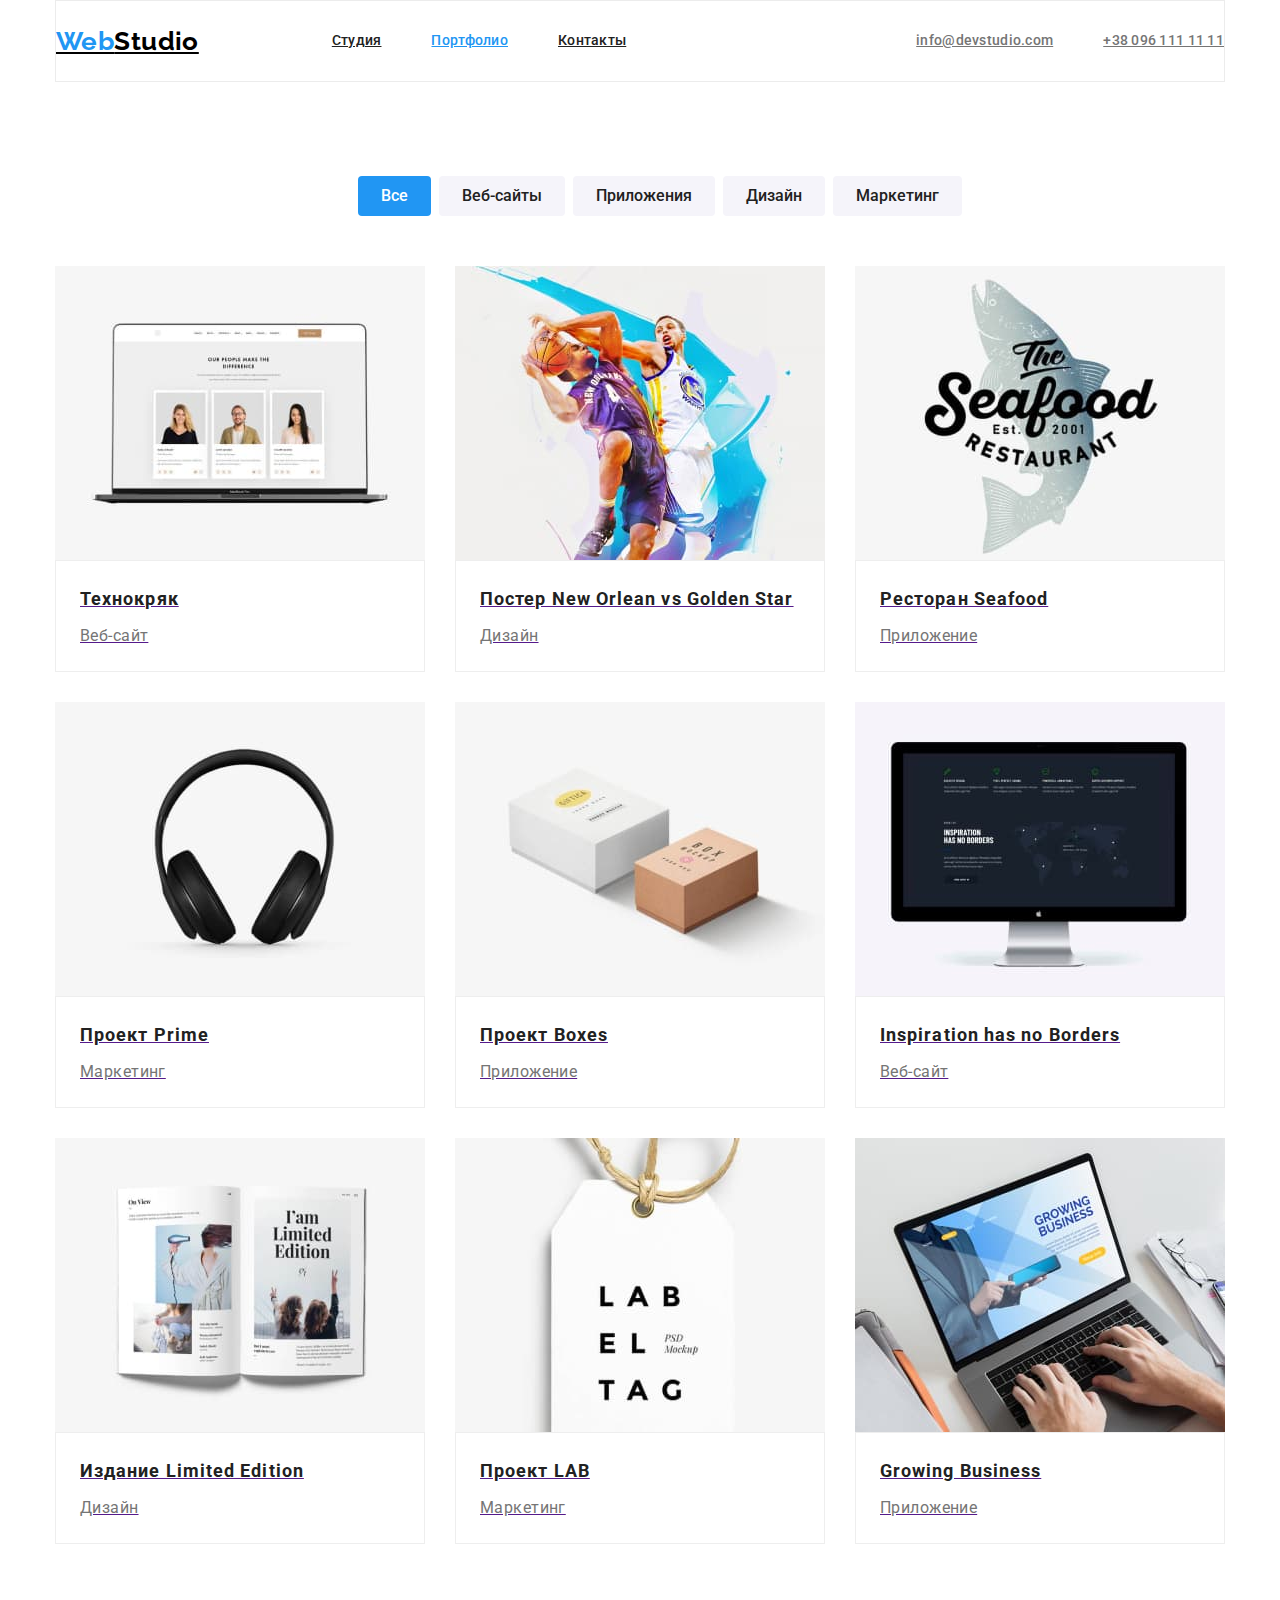
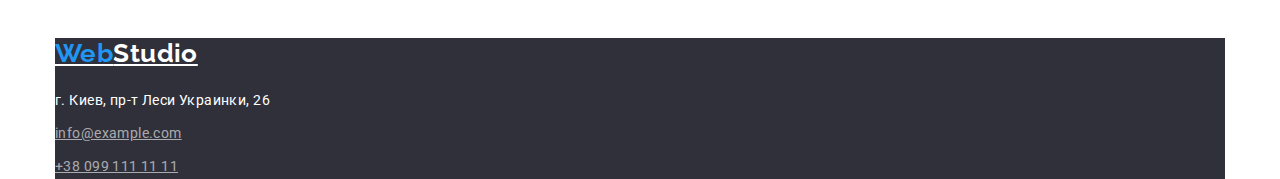
==== commit 68861dfc: "fin" ====
--- a/portfolio.html
+++ b/portfolio.html
@@ -20,7 +20,7 @@
   </head>
   <body>
     <div class="container">
-      <header class="page-header">
+      <header class="page-header line">
         <nav class="page-nav">
           <a class="logo" href=""><span class="accent">Web</span>Studio</a>
           <ul class="header-list">
@@ -43,7 +43,7 @@
       <main>
         <!-- Секция с контентом для фильтрации -->
         <section>
-          <h1>Портфолио</h1>
+          <h1 class="visually-hidden">Портфолио</h1>
           <!-- Кнопки -->
           <ul class="section-filter">
             <li>
@@ -71,8 +71,10 @@
                   src="./image/filtr1.jpg"
                   alt="Краткая информация о сотрудниках"
                 />
-                <h2>Технокряк</h2>
-                <p>Веб-сайт</p>
+                <div class="item-name">
+                  <h2>Технокряк</h2>
+                  <p>Веб-сайт</p>
+                </div>
               </a>
             </li>
             <li class="item">
@@ -82,8 +84,10 @@
                   src="./image/filtr2.jpg"
                   alt="Баскетболисты в борьбе за мяч"
                 />
-                <h2>Постер New Orlean vs Golden Star</h2>
-                <p>Дизайн</p>
+                <div class="item-name">
+                  <h2>Постер New Orlean vs Golden Star</h2>
+                  <p>Дизайн</p>
+                </div>
               </a>
             </li>
             <li class="item">
@@ -93,8 +97,10 @@
                   src="./image/filtr3.jpg"
                   alt="Seafood restaurant эмблема"
                 />
-                <h2>Ресторан Seafood</h2>
-                <p>Приложение</p>
+                <div class="item-name">
+                  <h2>Ресторан Seafood</h2>
+                  <p>Приложение</p>
+                </div>
               </a>
             </li>
             <li class="item">
@@ -104,8 +110,10 @@
                   src="./image/filtr4.jpg"
                   alt="Черные наушники"
                 />
-                <h2>Проект Prime</h2>
-                <p>Маркетинг</p>
+                <div class="item-name">
+                  <h2>Проект Prime</h2>
+                  <p>Маркетинг</p>
+                </div>
               </a>
             </li>
             <li class="item">
@@ -115,8 +123,10 @@
                   src="./image/filtr5.jpg"
                   alt="Две картонные коробки белого и коричневого цвета"
                 />
-                <h2>Проект Boxes</h2>
-                <p>Приложение</p>
+                <div class="item-name">
+                  <h2>Проект Boxes</h2>
+                  <p>Приложение</p>
+                </div>
               </a>
             </li>
             <li class="item">
@@ -126,8 +136,10 @@
                   src="./image/filtr6.jpg"
                   alt="Монитор Эппл с картой мира без границ"
                 />
-                <h2>Inspiration has no Borders</h2>
-                <p>Веб-сайт</p>
+                <div class="item-name">
+                  <h2>Inspiration has no Borders</h2>
+                  <p>Веб-сайт</p>
+                </div>
               </a>
             </li>
             <li class="item">
@@ -137,8 +149,10 @@
                   src="./image/filtr7.jpg"
                   alt="Открытая книга"
                 />
-                <h2>Издание Limited Edition</h2>
-                <p>Дизайн</p>
+                <div class="item-name">
+                  <h2>Издание Limited Edition</h2>
+                  <p>Дизайн</p>
+                </div>
               </a>
             </li>
             <li class="item">
@@ -148,8 +162,10 @@
                   src="./image/filtr8.jpg"
                   alt="Белая лейба с черными буквами"
                 />
-                <h2>Проект LAB</h2>
-                <p>Маркетинг</p>
+                <div class="item-name">
+                  <h2>Проект LAB</h2>
+                  <p>Маркетинг</p>
+                </div>
               </a>
             </li>
             <li class="item">
@@ -159,8 +175,10 @@
                   src="./image/filtr9.jpg"
                   alt="Набор текста на ноутбуке"
                 />
-                <h2>Growing Business</h2>
-                <p>Приложение</p>
+                <div class="item-name">
+                  <h2>Growing Business</h2>
+                  <p>Приложение</p>
+                </div>
               </a>
             </li>
           </ul>
--- a/css/styles.css
+++ b/css/styles.css
@@ -81,9 +81,17 @@
 .header-list .link.current-navigation {
   color: var(--accent-color);
 }
+.header-list a {
+  display: block;
+  padding-top: 32px;
+  padding-bottom: 32px;
+}
 
 .header-contact a {
   color: var(--primary-text-color);
+  display: block;
+  padding-top: 32px;
+  padding-bottom: 32px;
 }
 .header-contact a:hover,
 .header-contact a:focus {
@@ -91,13 +99,29 @@
 }
 
 /* Main */
+.visually-hidden {
+  position: absolute;
+  width: 1px;
+  height: 1px;
+  margin: -1px;
+  border: 0;
+  padding: 0;
+
+  white-space: nowrap;
+  clip-path: inset(100%);
+  clip: rect(0 0 0 0);
+  overflow: hidden;
+}
 .hero {
   background-color: var(--background-hero-footer);
   color: var(--primary-white-color);
-
-  text-align: center;
+  text-align: center;
+  padding-top: 200px;
+  padding-bottom: 200px;
 }
 .hero h1 {
+  width: 696px;
+  text-align: center;
   font-weight: 900;
   font-size: 44px;
   line-height: 1.36;
@@ -120,6 +144,11 @@
   min-width: 200px;
   text-align: center;
 }
+.benefits {
+  padding-top: 94px;
+  padding-bottom: 94px;
+}
+
 .benefits-content {
   display: flex;
   padding-left: 0px;
@@ -147,6 +176,9 @@
   color: var(--secondary-text-color);
   margin-bottom: 50px;
 }
+.about {
+  padding-bottom: 94px;
+}
 .about-content {
   display: flex;
   padding-left: 0px;
@@ -157,10 +189,17 @@
 }
 .team {
   background-color: #f5f4fa;
+  padding-top: 94px;
+  padding-bottom: 94px;
 }
 .team-card {
   display: flex;
   padding-left: 0px;
+}
+.team-card li {
+  box-shadow: 0px 1px 3px rgba(0, 0, 0, 0.12), 0px 1px 1px rgba(0, 0, 0, 0.14),
+    0px 2px 1px rgba(0, 0, 0, 0.2);
+  border-radius: 0px 0px 4px 4px;
 }
 .team-card li + li {
   margin-left: 30px;
@@ -197,17 +236,28 @@
   color: var(--primary-white-color);
   margin-top: 20px;
 }
+.footer-contacts {
+  padding-left: 0px;
+}
 .footer-contacts a {
   color: rgba(255, 255, 255, 0.6);
-  margin-bottom: 9px;
 }
 .footer-contacts a:hover,
 .footer-contacts a:focus {
   color: var(--accent-color);
 }
+.footer-contacts li {
+  padding-top: 9px;
+}
 /* PORTFOLIO */
+/* header */
+.line {
+  border: 1px solid #ececec;
+  margin-bottom: 94px;
+}
 
 .btn-portfolio {
+  border: 1px solid transparent;
   border-radius: 4px;
   padding: 6px 22px;
   color: var(--secondary-text-color);
@@ -235,31 +285,41 @@
 }
 .cards-list {
   padding-left: 0px;
+  padding-bottom: 94px;
   display: flex;
   flex-wrap: wrap;
-  margin-left: -15px;
-  margin-top: -15px;
-}
+  margin-right: -30px;
+  margin-top: -30px;
+}
+
 .item {
-  margin-left: 15px;
-  margin-top: 15px;
-  flex-basis: calc((100% - 45px) / 3);
-}
-/* .cards-list li + li {
-  margin-left: 30px;
-} */
+  margin-right: 30px;
+  margin-top: 30px;
+  flex-basis: calc((100% - 90px) / 3);
+}
+.item:nth-child(3n) {
+  margin-right: 0px;
+}
+.item-name {
+  border: 1px solid #eeeeee;
+}
 
 .cards-list h2 {
+  padding-top: 20px;
   margin-bottom: 4px;
   font-weight: 700;
   font-size: 18px;
   line-height: 2;
   letter-spacing: 0.06em;
   color: var(--secondary-text-color);
+  padding-left: 24px;
+  margin-bottom: 4px;
 }
 .cards-list p {
   margin-bottom: 20px;
   font-size: 16px;
   line-height: 1.88;
   color: var(--primary-text-color);
-}
+  padding-left: 24px;
+  margin-bottom: 20px;
+}
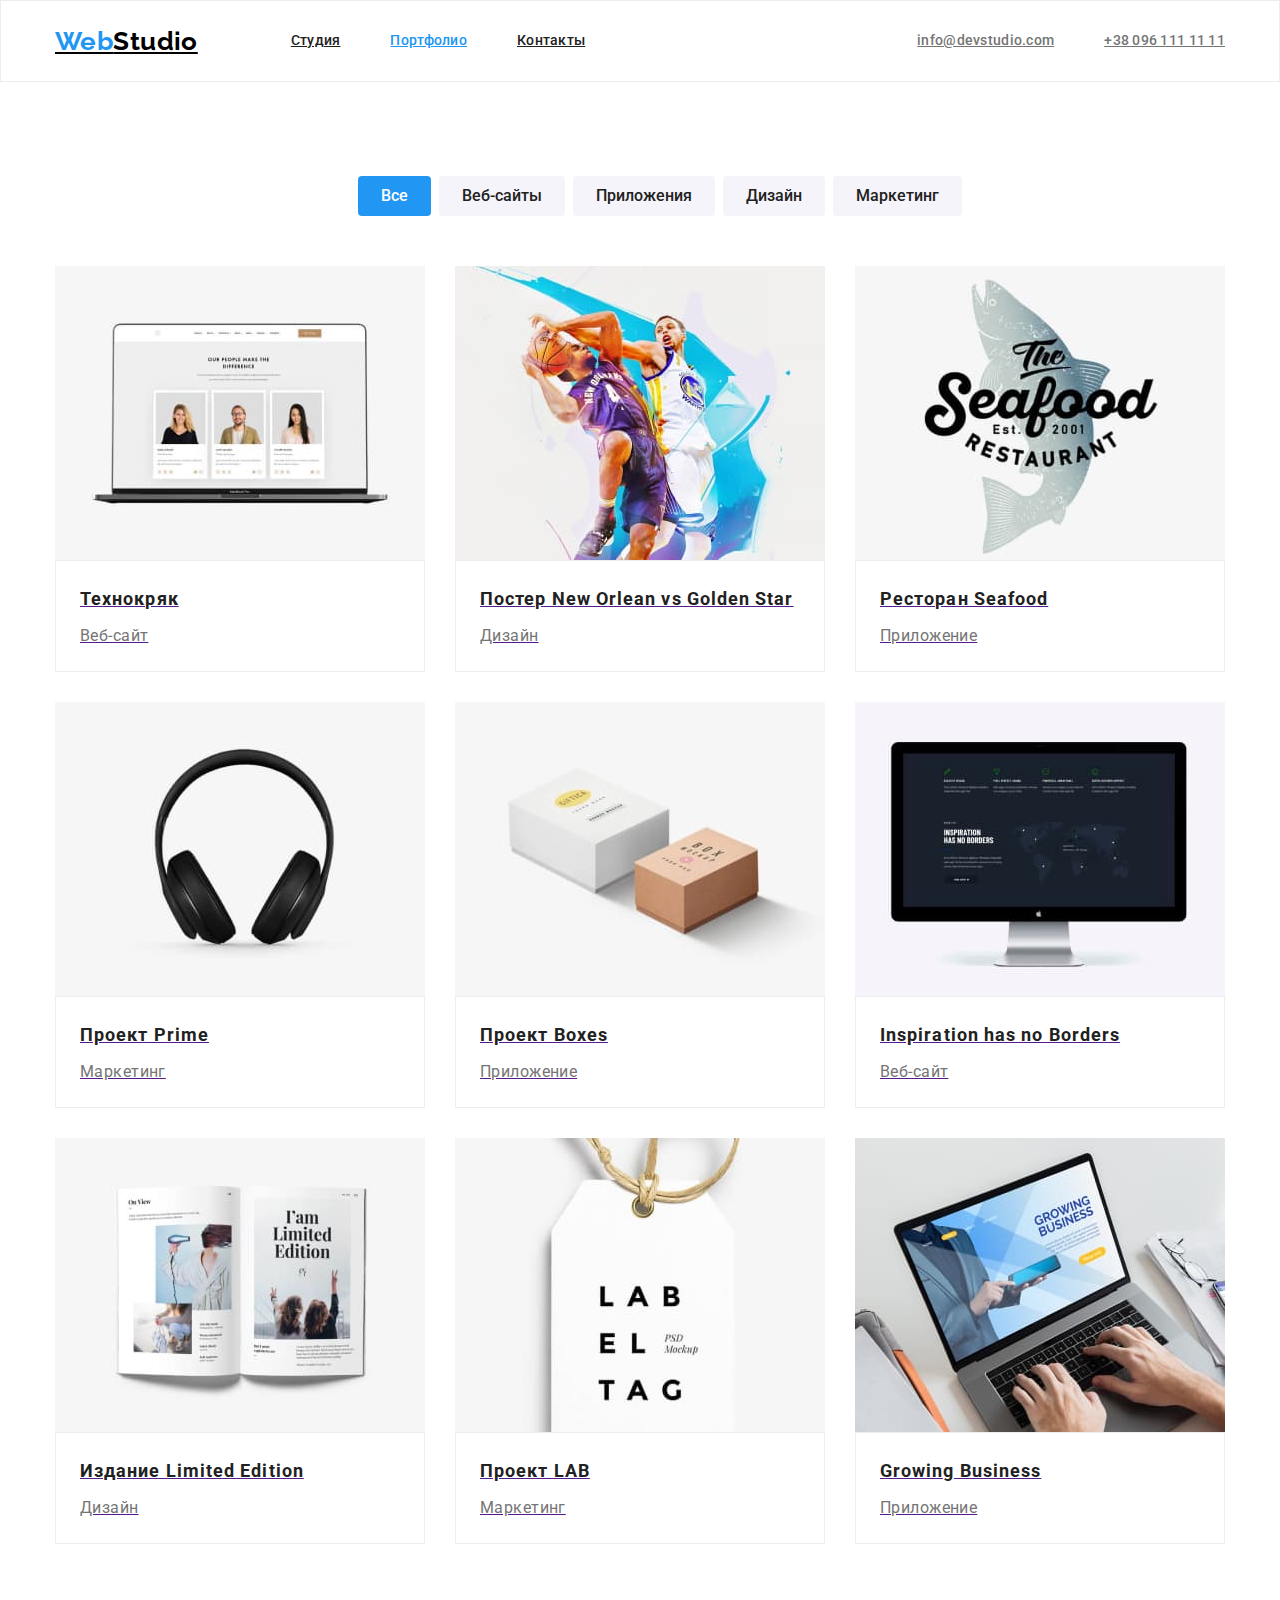
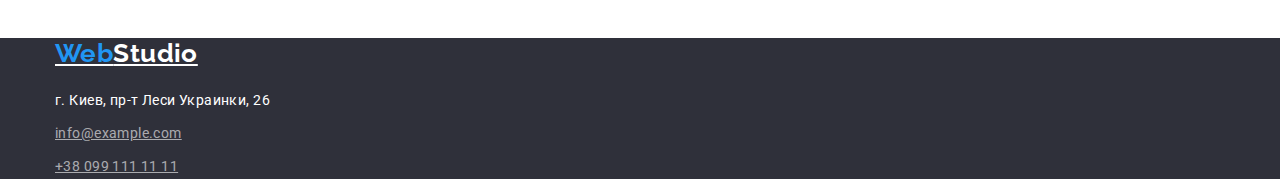
==== commit 218812af: "fin" ====
--- a/portfolio.html
+++ b/portfolio.html
@@ -19,8 +19,8 @@
     <link rel="stylesheet" href="./css/styles.css" />
   </head>
   <body>
-    <div class="container">
-      <header class="page-header line">
+    <header class="page-header-line">
+      <div class="container page-header">
         <nav class="page-nav">
           <a class="logo" href=""><span class="accent">Web</span>Studio</a>
           <ul class="header-list">
@@ -39,10 +39,12 @@
           <li><a href="mailto:info@devstudio.com">info@devstudio.com</a></li>
           <li><a href="tel:+380961111111">+38 096 111 11 11</a></li>
         </ul>
-      </header>
-      <main>
-        <!-- Секция с контентом для фильтрации -->
-        <section>
+      </div>
+    </header>
+    <main>
+      <!-- Секция с контентом для фильтрации -->
+      <section class="section">
+        <div class="container">
           <h1 class="visually-hidden">Портфолио</h1>
           <!-- Кнопки -->
           <ul class="section-filter">
@@ -182,9 +184,11 @@
               </a>
             </li>
           </ul>
-        </section>
-      </main>
-      <footer class="footer">
+        </div>
+      </section>
+    </main>
+    <footer class="footer">
+      <div class="container">
         <a class="logo" href=""><span class="accent">Web</span>Studio</a>
         <address class="footer-adress">
           г. Киев, пр-т Леси Украинки, 26
@@ -193,7 +197,7 @@
             <li><a href="tel:+380991111111">+38 099 111 11 11</a></li>
           </ul>
         </address>
-      </footer>
-    </div>
+      </div>
+    </footer>
   </body>
 </html>
--- a/css/styles.css
+++ b/css/styles.css
@@ -26,6 +26,10 @@
   padding-right: 15px;
   margin-left: auto;
   margin-right: auto;
+}
+.section {
+  padding-top: 94px;
+  padding-bottom: 94px;
 }
 h1,
 h2,
@@ -39,15 +43,15 @@
 }
 
 /* Header */
-
-.page-nav,
-.page-header {
+.page-header,
+.page-nav {
   display: flex;
   align-items: center;
 }
 
 .header-list,
 .header-contact {
+  padding-left: 0px;
   font-weight: 500;
   line-height: 1.14;
   letter-spacing: 0.02em;
@@ -128,6 +132,8 @@
   letter-spacing: 0.06em;
   text-transform: uppercase;
   margin-bottom: 30px;
+  margin-left: auto;
+  margin-right: auto;
 }
 .button {
   color: var(--primary-white-color);
@@ -144,11 +150,6 @@
   min-width: 200px;
   text-align: center;
 }
-.benefits {
-  padding-top: 94px;
-  padding-bottom: 94px;
-}
-
 .benefits-content {
   display: flex;
   padding-left: 0px;
@@ -189,8 +190,6 @@
 }
 .team {
   background-color: #f5f4fa;
-  padding-top: 94px;
-  padding-bottom: 94px;
 }
 .team-card {
   display: flex;
@@ -251,11 +250,10 @@
 }
 /* PORTFOLIO */
 /* header */
-.line {
+.page-header-line {
   border: 1px solid #ececec;
-  margin-bottom: 94px;
-}
-
+}
+/* main */
 .btn-portfolio {
   border: 1px solid transparent;
   border-radius: 4px;
@@ -285,7 +283,6 @@
 }
 .cards-list {
   padding-left: 0px;
-  padding-bottom: 94px;
   display: flex;
   flex-wrap: wrap;
   margin-right: -30px;
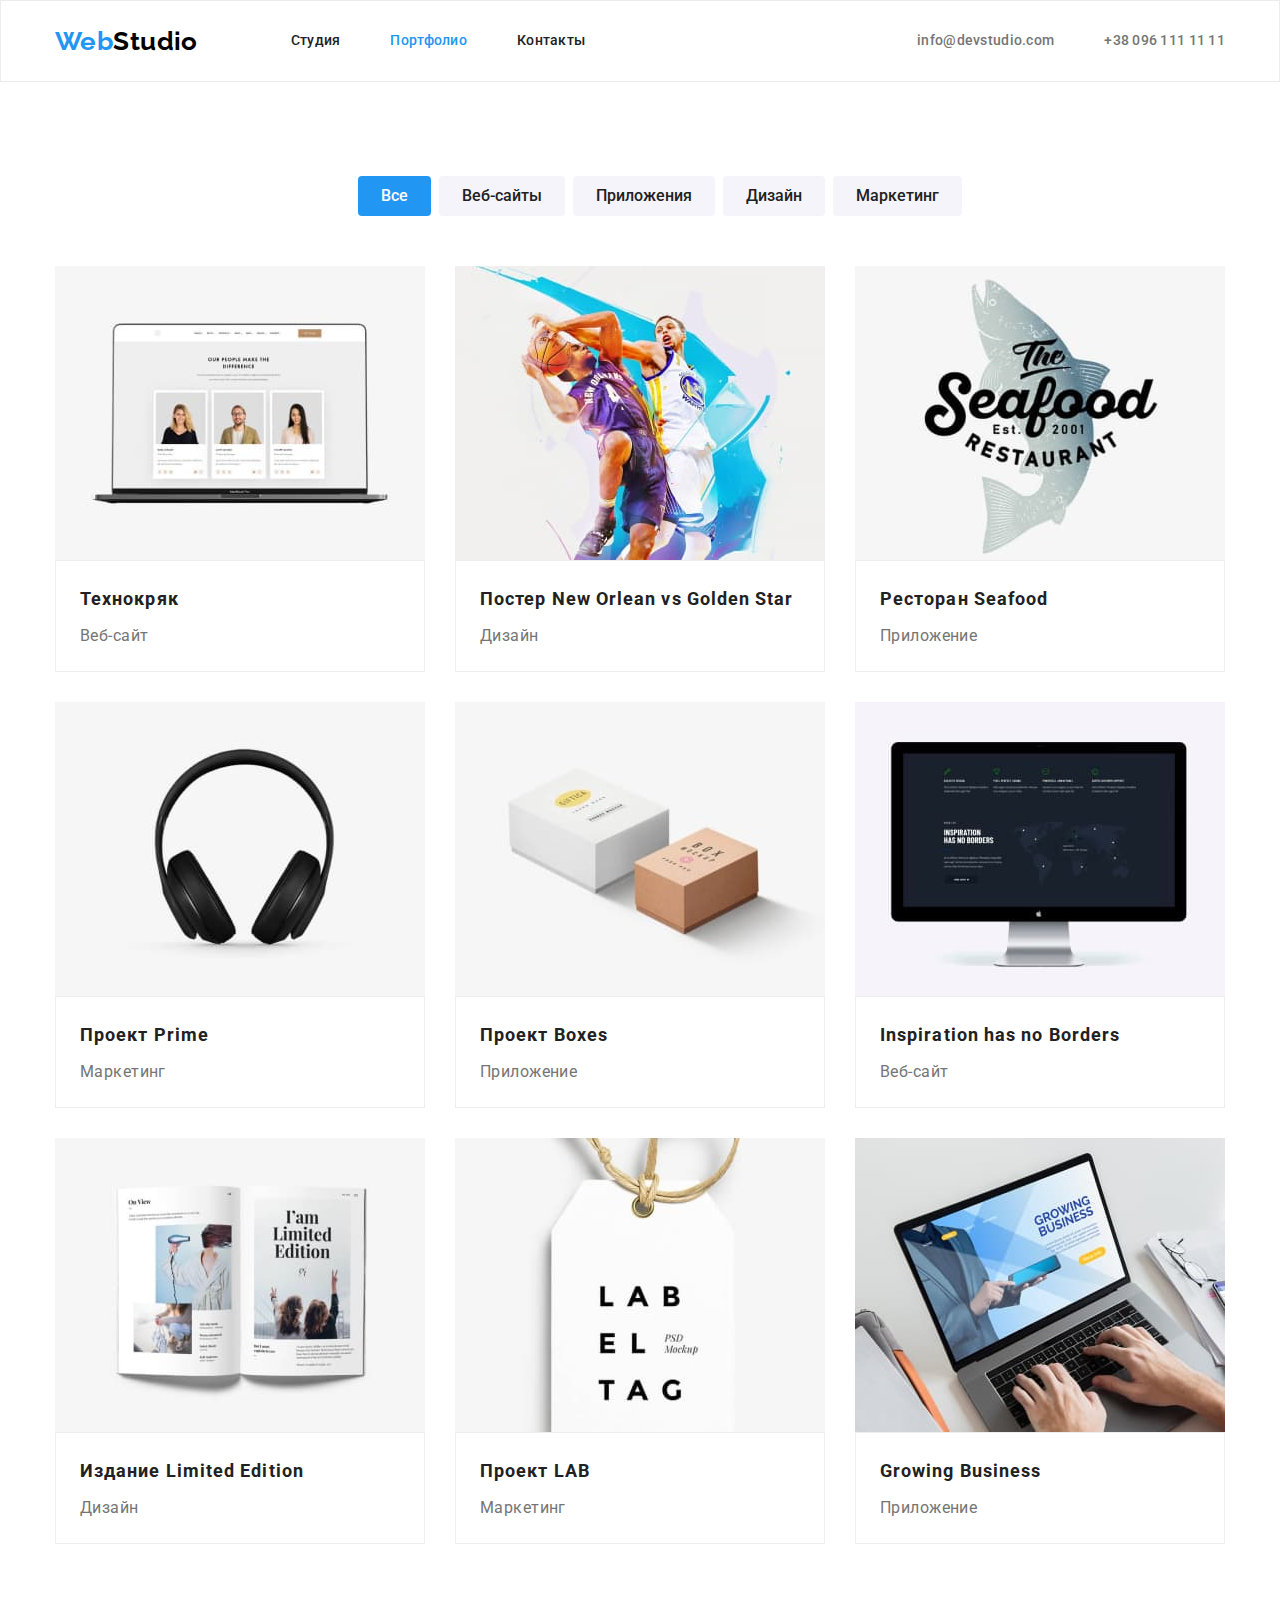
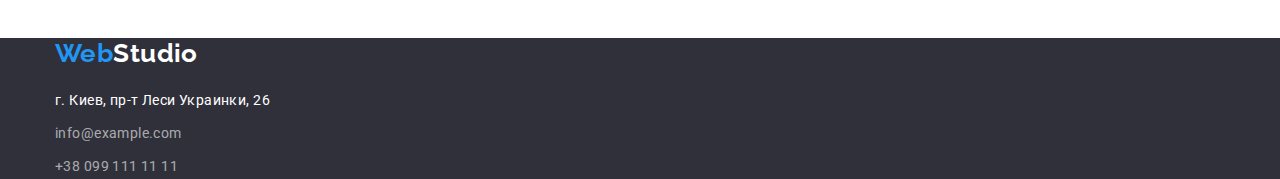
==== commit b8853690: "finfin" ====
--- a/portfolio.html
+++ b/portfolio.html
@@ -22,7 +22,7 @@
     <header class="page-header-line">
       <div class="container page-header">
         <nav class="page-nav">
-          <a class="logo" href=""><span class="accent">Web</span>Studio</a>
+          <a class="logo link" href=""><span class="accent">Web</span>Studio</a>
           <ul class="header-list">
             <li>
               <a href="./index.html" class="link">Студия</a>
@@ -36,8 +36,14 @@
           </ul>
         </nav>
         <ul class="header-contact">
-          <li><a href="mailto:info@devstudio.com">info@devstudio.com</a></li>
-          <li><a href="tel:+380961111111">+38 096 111 11 11</a></li>
+          <li>
+            <a href="mailto:info@devstudio.com" class="link"
+              >info@devstudio.com</a
+            >
+          </li>
+          <li>
+            <a href="tel:+380961111111" class="link">+38 096 111 11 11</a>
+          </li>
         </ul>
       </div>
     </header>
@@ -67,7 +73,7 @@
           <!-- Контент -->
           <ul class="cards-list">
             <li class="item">
-              <a href="">
+              <a href="" class="link">
                 <img
                   width="370"
                   src="./image/filtr1.jpg"
@@ -80,7 +86,7 @@
               </a>
             </li>
             <li class="item">
-              <a href="">
+              <a href="" class="link">
                 <img
                   width="370"
                   src="./image/filtr2.jpg"
@@ -93,7 +99,7 @@
               </a>
             </li>
             <li class="item">
-              <a href="">
+              <a href="" class="link">
                 <img
                   width="370"
                   src="./image/filtr3.jpg"
@@ -106,7 +112,7 @@
               </a>
             </li>
             <li class="item">
-              <a href="">
+              <a href="" class="link">
                 <img
                   width="370"
                   src="./image/filtr4.jpg"
@@ -119,7 +125,7 @@
               </a>
             </li>
             <li class="item">
-              <a href="">
+              <a href="" class="link">
                 <img
                   width="370"
                   src="./image/filtr5.jpg"
@@ -132,7 +138,7 @@
               </a>
             </li>
             <li class="item">
-              <a href="">
+              <a href="" class="link">
                 <img
                   width="370"
                   src="./image/filtr6.jpg"
@@ -145,7 +151,7 @@
               </a>
             </li>
             <li class="item">
-              <a href="">
+              <a href="" class="link">
                 <img
                   width="370"
                   src="./image/filtr7.jpg"
@@ -158,7 +164,7 @@
               </a>
             </li>
             <li class="item">
-              <a href="">
+              <a href="" class="link">
                 <img
                   width="370"
                   src="./image/filtr8.jpg"
@@ -171,7 +177,7 @@
               </a>
             </li>
             <li class="item">
-              <a href="">
+              <a href="" class="link">
                 <img
                   width="370"
                   src="./image/filtr9.jpg"
@@ -189,12 +195,18 @@
     </main>
     <footer class="footer">
       <div class="container">
-        <a class="logo" href=""><span class="accent">Web</span>Studio</a>
+        <a class="logo link" href=""><span class="accent">Web</span>Studio</a>
         <address class="footer-adress">
           г. Киев, пр-т Леси Украинки, 26
           <ul class="footer-contacts">
-            <li><a href="mailto:info@example.com">info@example.com</a></li>
-            <li><a href="tel:+380991111111">+38 099 111 11 11</a></li>
+            <li>
+              <a href="mailto:info@example.com" class="link"
+                >info@example.com</a
+              >
+            </li>
+            <li>
+              <a href="tel:+380991111111" class="link">+38 099 111 11 11</a>
+            </li>
           </ul>
         </address>
       </div>
--- a/css/styles.css
+++ b/css/styles.css
@@ -30,6 +30,9 @@
 .section {
   padding-top: 94px;
   padding-bottom: 94px;
+}
+.link {
+  text-decoration: none;
 }
 h1,
 h2,
@@ -178,7 +181,7 @@
   margin-bottom: 50px;
 }
 .about {
-  padding-bottom: 94px;
+  padding-top: 0px;
 }
 .about-content {
   display: flex;
